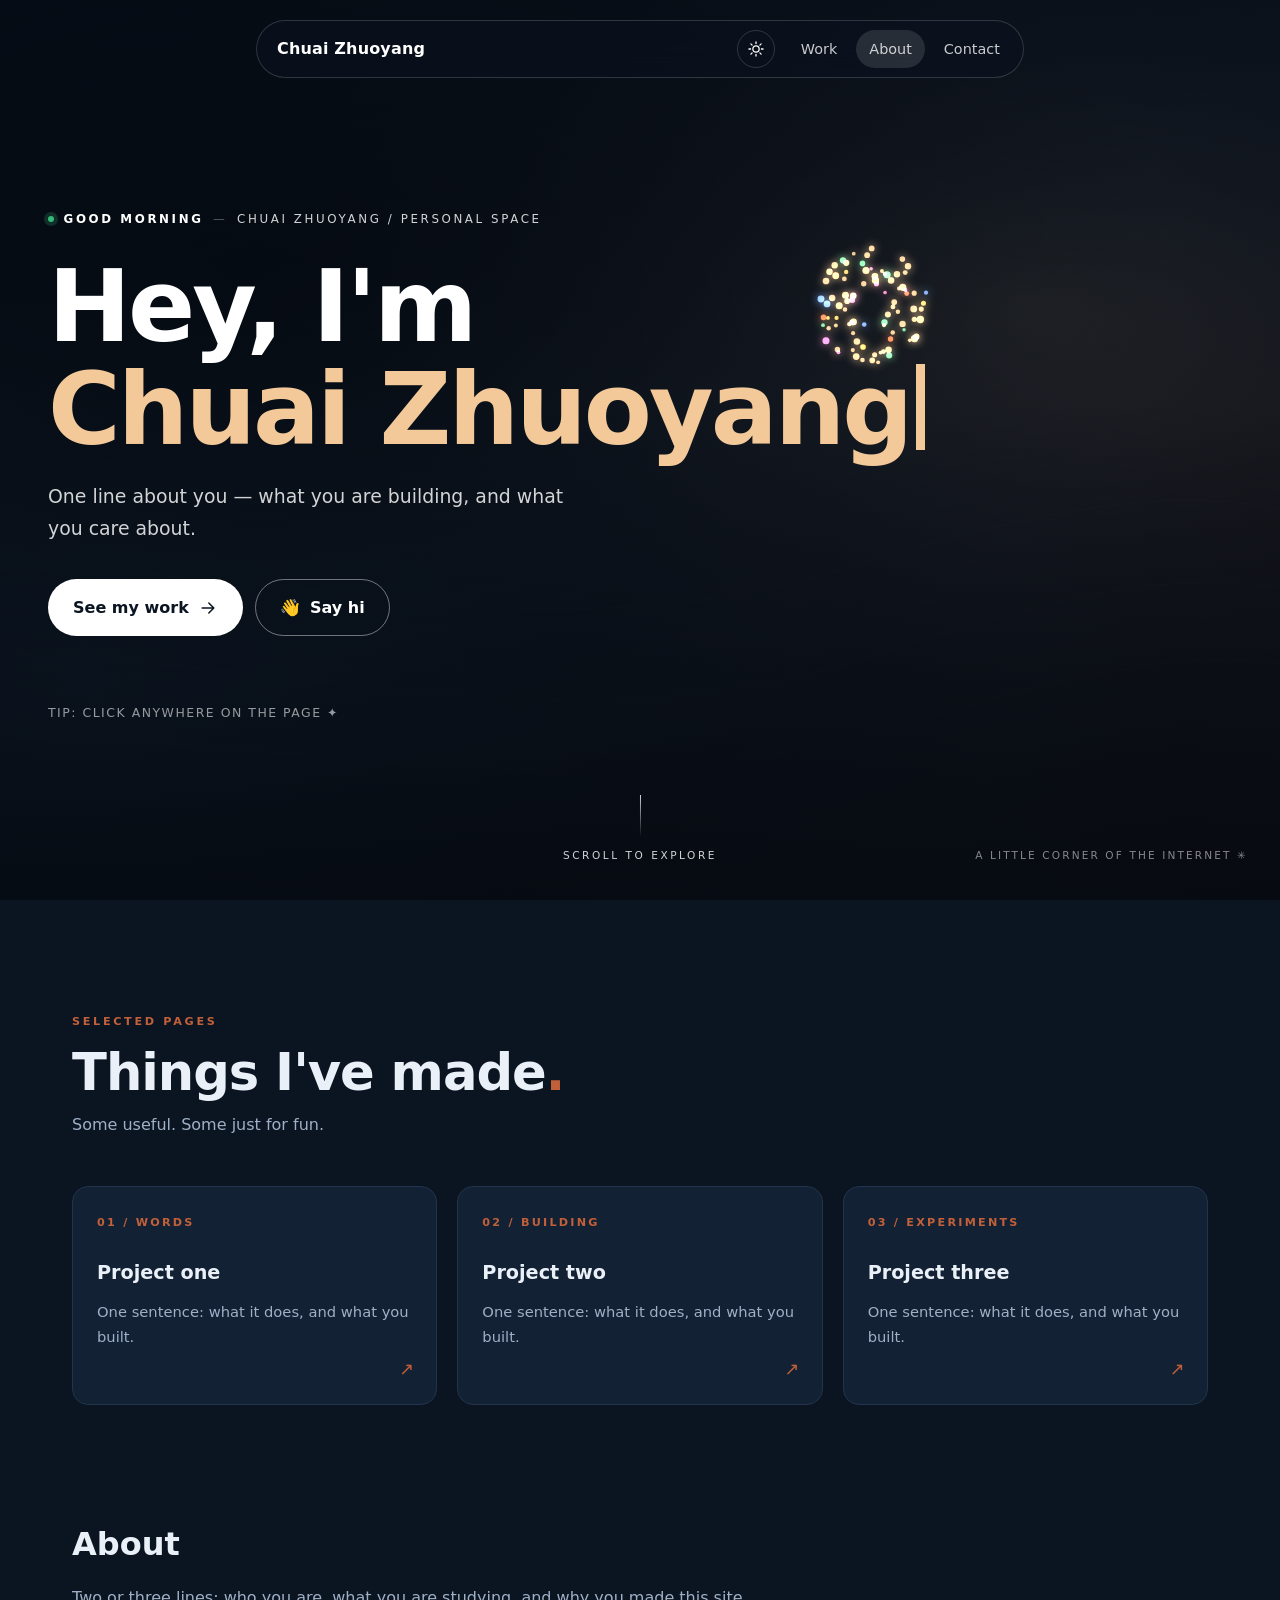
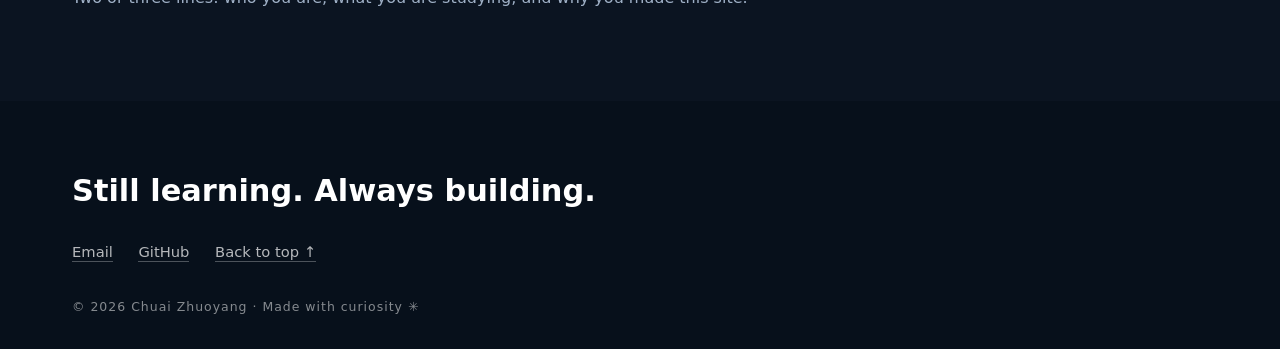
==== index.html @ 0a478092 "init: hero page with typewriter greeting, fireworks canvas, day/night theme" ====
<!DOCTYPE html>
<html lang="en" data-theme="dark">
<head>
  <meta charset="UTF-8">
  <meta name="viewport" content="width=device-width, initial-scale=1.0">
  <meta name="theme-color" content="#0b1421">
  <meta name="description" content="A personal corner of the internet — projects, experiments, and things made for fun.">
  <title>Chuai Zhuoyang — Building Things for the Web</title>
  <link rel="icon" href="assets/favicon.svg" type="image/svg+xml">
  <link rel="stylesheet" href="css/style.css">
  <script src="js/main.js" defer></script>
</head>
<body>

  <!-- Click anywhere: a rocket goes up and bursts. Decorative only. -->
  <canvas id="fx" class="fx" aria-hidden="true"></canvas>

  <!-- Keyboard users: first Tab skips the nav -->
  <a class="skip-link" href="#work">Skip to content</a>

  <!-- Floating pill navigation -->
  <header class="nav">
    <a class="nav__brand" href="#top">Chuai Zhuoyang</a>

    <div class="nav__right">
      <button type="button" class="theme-toggle" id="themeToggle"
              aria-pressed="false" aria-label="Switch to light mode">
        <svg class="theme-toggle__sun" viewBox="0 0 24 24" aria-hidden="true" width="18" height="18" fill="none">
          <circle cx="12" cy="12" r="4.2" stroke="currentColor" stroke-width="1.7"/>
          <path d="M12 2.6v2.2M12 19.2v2.2M2.6 12h2.2M19.2 12h2.2M5.2 5.2l1.6 1.6M17.2 17.2l1.6 1.6M18.8 5.2l-1.6 1.6M6.8 17.2l-1.6 1.6"
                stroke="currentColor" stroke-width="1.7" stroke-linecap="round"/>
        </svg>
        <svg class="theme-toggle__moon" viewBox="0 0 24 24" aria-hidden="true" width="18" height="18" fill="none">
          <path d="M20 14.2A8.2 8.2 0 0 1 9.8 4a8.4 8.4 0 1 0 10.2 10.2Z"
                stroke="currentColor" stroke-width="1.7" stroke-linejoin="round"/>
        </svg>
      </button>

      <button type="button" class="nav__toggle" id="navToggle"
              aria-expanded="false" aria-controls="navMenu" aria-label="Open menu">
        <span></span><span></span><span></span>
      </button>
    </div>

    <nav class="nav__links" id="navMenu" aria-label="Main navigation">
      <a href="#work">Work</a>
      <a href="#about">About</a>
      <a href="#contact">Contact</a>
    </nav>
  </header>

  <main id="main-content">

    <!-- ============ HERO ============ -->
    <section class="hero" id="top" aria-labelledby="heroTitle">

      <div class="hero__inner">

        <p class="hero__greeting">
          <span class="hero__dot" aria-hidden="true"></span>
          <span id="greetWord">Hello</span>
          <span class="hero__dash" aria-hidden="true">—</span>
          <span class="hero__eyebrow-text">CHUAI ZHUOYANG / PERSONAL SPACE</span>
        </p>

        <h1 id="heroTitle" class="hero__title" aria-label="Hey, I'm Chuai Zhuoyang">
          <span aria-hidden="true">Hey, I'm</span><br>
          <span class="hero__name" aria-hidden="true"><span id="typedName"></span><span class="caret" id="caret"></span></span>
        </h1>

        <p class="hero__desc">One line about you — what you are building, and what you care about.</p>

        <div class="hero__actions">
          <a class="btn btn--primary" href="#work">
            See my work
            <svg aria-hidden="true" viewBox="0 0 24 24" width="20" height="20" fill="none">
              <path d="M5 12h14m-6-6 6 6-6 6" stroke="currentColor" stroke-width="1.8"
                    stroke-linecap="round" stroke-linejoin="round"/>
            </svg>
          </a>

          <button type="button" class="btn btn--ghost" id="waveBtn">
            <span class="wave-hand" id="waveHand" aria-hidden="true">👋</span>
            Say hi
          </button>
        </div>

        <p class="hero__reply" id="waveMsg" role="status" aria-live="polite"></p>

        <p class="hero__tip" id="fxTip">Tip: click anywhere on the page ✦</p>
      </div>

      <a class="hero__scroll" href="#work" aria-label="Scroll to projects">
        <span class="hero__scroll-line" aria-hidden="true"></span>
        <span>SCROLL TO EXPLORE</span>
      </a>

      <p class="hero__corner">A LITTLE CORNER OF THE INTERNET <span aria-hidden="true">✳</span></p>
    </section>

    <!-- ============ WORK ============ -->
    <section class="work" id="work" aria-labelledby="workTitle">
      <header class="section-head">
        <p class="section-head__eyebrow">Selected pages</p>
        <h2 id="workTitle" class="section-head__title">Things I've made<span aria-hidden="true">.</span></h2>
        <p class="section-head__desc">Some useful. Some just for fun.</p>
      </header>

      <ul class="cards">
        <li class="card">
          <a class="card__link" href="#">
            <p class="card__no">01 <span aria-hidden="true">/</span> Words</p>
            <h3 class="card__title">Project one</h3>
            <p class="card__desc">One sentence: what it does, and what you built.</p>
            <span class="card__arrow" aria-hidden="true">↗</span>
          </a>
        </li>
        <li class="card">
          <a class="card__link" href="#">
            <p class="card__no">02 <span aria-hidden="true">/</span> Building</p>
            <h3 class="card__title">Project two</h3>
            <p class="card__desc">One sentence: what it does, and what you built.</p>
            <span class="card__arrow" aria-hidden="true">↗</span>
          </a>
        </li>
        <li class="card">
          <a class="card__link" href="#">
            <p class="card__no">03 <span aria-hidden="true">/</span> Experiments</p>
            <h3 class="card__title">Project three</h3>
            <p class="card__desc">One sentence: what it does, and what you built.</p>
            <span class="card__arrow" aria-hidden="true">↗</span>
          </a>
        </li>
      </ul>
    </section>

    <!-- ============ ABOUT ============ -->
    <section class="about" id="about" aria-labelledby="aboutTitle">
      <h2 id="aboutTitle">About</h2>
      <p>Two or three lines: who you are, what you are studying, and why you made this site.</p>
    </section>

  </main>

  <!-- ============ FOOTER ============ -->
  <footer class="footer" id="contact">
    <div class="footer__inner">
      <p class="footer__line">Still learning. Always building.</p>
      <ul class="footer__links">
        <li><a href="mailto:X20250028@stu.hibiuh.edu.cn">Email</a></li>
        <li><a href="https://github.com/bazaozhuo" rel="noopener">GitHub</a></li>
        <li><a href="#top">Back to top ↑</a></li>
      </ul>
      <p class="footer__meta">© <span id="year">2026</span> Chuai Zhuoyang · Made with curiosity <span aria-hidden="true">✳</span></p>
    </div>
  </footer>

</body>
</html>
---- css/style.css ----
/* ===========================================================
   Second site · styles
   -----------------------------------------------------------
   Light / dark are handled with CSS variables on <html data-theme>.
   Everything else (hero, cards, footer) reads those variables,
   so switching theme needs no extra CSS rules per component.

   To change the wallpaper: edit --hero-image below.
   =========================================================== */

:root {
  --accent: #c2603a;
  --radius: 16px;
  --max: 74rem;
  --font: system-ui, -apple-system, "Segoe UI", "Microsoft YaHei", "PingFang SC", sans-serif;

  /* ★ wallpaper: put your image in assets/ and change this one line */
  --hero-image: url("../assets/wallpaper.svg");
}

/* ---------------- NIGHT (default) ---------------- */
html[data-theme="dark"] {
  --ink: #eaf0f8;
  --ink-soft: #9fb0c6;
  --paper: #0b1421;
  --card: #132134;
  --line: #22334d;

  --hero-text: #ffffff;
  --hero-sub: rgba(255, 255, 255, 0.82);
  --hero-name: #f3c99a;
  --hero-wash: linear-gradient(180deg, rgba(4, 9, 16, 0.68) 0%, rgba(4, 9, 16, 0.46) 45%, rgba(4, 9, 16, 0.9) 100%);
  --hero-vignette: radial-gradient(120% 90% at 20% 30%, rgba(0, 0, 0, 0.55), transparent 60%);

  --nav-bg: rgba(10, 18, 31, 0.6);
  --nav-border: rgba(255, 255, 255, 0.16);
  --nav-fg: #ffffff;
  --nav-fg-dim: rgba(255, 255, 255, 0.78);

  --btn-primary-bg: #ffffff;
  --btn-primary-fg: #0b1421;
  --btn-ghost-border: rgba(255, 255, 255, 0.42);
  --btn-ghost-fg: #ffffff;
  --btn-ghost-hover: rgba(255, 255, 255, 0.12);

  --footer-bg: #07101b;
  --footer-fg: rgba(255, 255, 255, 0.7);
  --footer-strong: #ffffff;
  --footer-line: rgba(255, 255, 255, 0.28);

  --card-shadow: 0 18px 40px -22px rgba(0, 0, 0, 0.8);
}

/* ---------------- DAY ---------------- */
html[data-theme="light"] {
  --ink: #14233a;
  --ink-soft: #55657c;
  --paper: #f4f7fb;
  --card: #ffffff;
  --line: #dfe6ef;

  --hero-text: #0c1727;
  --hero-sub: rgba(12, 23, 39, 0.8);
  --hero-name: #a8451f;
  --hero-wash: linear-gradient(180deg, rgba(238, 244, 251, 0.55) 0%, rgba(238, 244, 251, 0.34) 45%, rgba(244, 247, 251, 0.92) 100%);
  --hero-vignette: radial-gradient(120% 90% at 20% 30%, rgba(255, 255, 255, 0.35), transparent 65%);

  --nav-bg: rgba(255, 255, 255, 0.78);
  --nav-border: rgba(20, 35, 58, 0.12);
  --nav-fg: #14233a;
  --nav-fg-dim: rgba(20, 35, 58, 0.72);

  --btn-primary-bg: #14233a;
  --btn-primary-fg: #ffffff;
  --btn-ghost-border: rgba(20, 35, 58, 0.28);
  --btn-ghost-fg: #14233a;
  --btn-ghost-hover: rgba(20, 35, 58, 0.08);

  --footer-bg: #e9eef6;
  --footer-fg: #46586f;
  --footer-strong: #14233a;
  --footer-line: rgba(20, 35, 58, 0.22);

  --card-shadow: 0 18px 40px -26px rgba(20, 35, 58, 0.45);
}

* { box-sizing: border-box; }

html { scroll-behavior: smooth; }

body {
  margin: 0;
  background: var(--paper);
  color: var(--ink);
  font-family: var(--font);
  font-size: 1rem;
  line-height: 1.7;
  overflow-x: hidden;
  transition: background 0.3s, color 0.3s;
}

img, svg { max-width: 100%; }
a { color: inherit; }

:focus-visible {
  outline: 3px solid var(--accent);
  outline-offset: 3px;
  border-radius: 4px;
}

.skip-link {
  position: fixed;
  top: -100px;
  left: 1rem;
  z-index: 100;
  background: var(--card);
  color: var(--ink);
  padding: 0.75rem 1.25rem;
  border-radius: 10px;
  font-weight: 600;
  text-decoration: none;
  transition: top 0.2s;
}
.skip-link:focus { top: 1rem; }

/* ===========================================================
   Fireworks canvas: fixed, behind content, never catches clicks
   =========================================================== */
.fx {
  position: fixed;
  inset: 0;
  width: 100%;
  height: 100%;
  z-index: 2;          /* 在内容之上：烟花要看得见；但 pointer-events:none 所以点得到下面的按钮 */
  pointer-events: none;
}

header, main, footer { position: relative; z-index: 1; }

/* ===========================================================
   Navigation
   =========================================================== */
.nav {
  position: fixed;
  top: 1.25rem;
  left: 50%;
  transform: translateX(-50%);
  z-index: 50;
  display: flex;
  align-items: center;
  gap: 0.75rem;
  width: min(calc(100% - 2rem), 48rem);
  padding: 0.55rem 0.6rem 0.55rem 1.25rem;
  border-radius: 999px;
  background: var(--nav-bg);
  border: 1px solid var(--nav-border);
  backdrop-filter: blur(18px);
  -webkit-backdrop-filter: blur(18px);
  color: var(--nav-fg);
  transition: background 0.3s, border-color 0.3s, color 0.3s;
}

.nav__brand {
  font-weight: 700;
  letter-spacing: 0.01em;
  text-decoration: none;
  color: var(--nav-fg);
  margin-right: auto;
  white-space: nowrap;
}

.nav__right { display: flex; align-items: center; gap: 0.4rem; }

.nav__links { display: flex; gap: 0.3rem; }

.nav__links a {
  padding: 0.4rem 0.85rem;
  border-radius: 999px;
  font-size: 0.9rem;
  text-decoration: none;
  color: var(--nav-fg-dim);
}
.nav__links a:hover { background: var(--btn-ghost-hover); color: var(--nav-fg); }

/* theme switch */
.theme-toggle {
  display: grid;
  place-items: center;
  width: 2.4rem;
  height: 2.4rem;
  border-radius: 999px;
  background: transparent;
  border: 1px solid var(--nav-border);
  color: var(--nav-fg);
  cursor: pointer;
  transition: background 0.2s, color 0.2s;
}
.theme-toggle:hover { background: var(--btn-ghost-hover); }
/* show the icon of the mode you would switch TO */
html[data-theme="dark"] .theme-toggle__moon { display: none; }
html[data-theme="light"] .theme-toggle__sun { display: none; }

.nav__toggle {
  display: none;
  flex-direction: column;
  gap: 4px;
  width: 2.4rem;
  height: 2.4rem;
  align-items: center;
  justify-content: center;
  background: transparent;
  border: 1px solid var(--nav-border);
  border-radius: 999px;
  cursor: pointer;
  color: var(--nav-fg);
}
.nav__toggle span {
  display: block;
  width: 16px;
  height: 1.6px;
  background: currentColor;
  transition: transform 0.2s, opacity 0.2s;
}

@media (max-width: 700px) {
  .nav__toggle { display: flex; }
  .nav__links {
    position: absolute;
    top: calc(100% + 0.6rem);
    right: 0;
    left: 0;
    flex-direction: column;
    gap: 0.15rem;
    padding: 0.6rem;
    border-radius: 18px;
    background: var(--nav-bg);
    border: 1px solid var(--nav-border);
    backdrop-filter: blur(18px);
    -webkit-backdrop-filter: blur(18px);
    display: none;
  }
  .nav__links.is-open { display: flex; }
  .nav__links a { padding: 0.65rem 0.8rem; }
}

/* ===========================================================
   Hero
   =========================================================== */
.hero {
  position: relative;
  min-height: 100svh;
  display: flex;
  flex-direction: column;
  justify-content: center;
  padding: 8rem 1.5rem 6rem;
  color: var(--hero-text);
  overflow: hidden;
  transition: color 0.3s;
}

.hero::before {
  content: "";
  position: absolute;
  inset: 0;
  z-index: -2;
  background: var(--hero-image) center 45% / cover no-repeat;
  transform: scale(1.02);
  filter: saturate(0.9);
}
html[data-theme="light"] .hero::before {
  filter: saturate(0.6) brightness(1.55) contrast(0.9);
}

/* two layers of wash so the headline stays readable in both themes */
.hero::after {
  content: "";
  position: absolute;
  inset: 0;
  z-index: -1;
  background: var(--hero-wash), var(--hero-vignette);
  transition: background 0.3s;
}

.hero__inner {
  width: 100%;
  max-width: var(--max);
  margin: 0 auto;
}

.hero__greeting {
  display: flex;
  align-items: center;
  flex-wrap: wrap;
  gap: 0.6rem;
  margin: 0 0 1.6rem;
  font-size: 0.74rem;
  letter-spacing: 0.22em;
  text-transform: uppercase;
  color: var(--hero-sub);
}
.hero__dot {
  width: 6px;
  height: 6px;
  border-radius: 50%;
  background: #35b878;
  box-shadow: 0 0 0 4px rgba(53, 184, 120, 0.2);
  animation: pulse 2.4s ease-in-out infinite;
}
@keyframes pulse {
  0%, 100% { box-shadow: 0 0 0 3px rgba(53, 184, 120, 0.18); }
  50%      { box-shadow: 0 0 0 7px rgba(53, 184, 120, 0.06); }
}
#greetWord { color: var(--hero-text); font-weight: 700; }
.hero__dash { opacity: 0.4; }

.hero__title {
  margin: 0 0 1.2rem;
  font-size: clamp(2.6rem, 9vw, 6.2rem);
  line-height: 1.04;
  letter-spacing: -0.03em;
  font-weight: 800;
}
.hero__title .hero__name { color: var(--hero-name); }

.caret {
  display: inline-block;
  width: 0.09em;
  height: 0.86em;
  margin-left: 0.06em;
  background: var(--hero-name);
  vertical-align: -0.06em;
  animation: blink 1s step-end infinite;
}
.caret.is-done { animation: none; opacity: 0; transition: opacity 0.4s 0.6s; }
@keyframes blink { 50% { opacity: 0; } }

.hero__desc {
  margin: 0 0 2.2rem;
  max-width: 34rem;
  font-size: clamp(1rem, 1.6vw, 1.18rem);
  color: var(--hero-sub);
}

.hero__actions { display: flex; flex-wrap: wrap; gap: 0.75rem; align-items: center; }

.btn {
  display: inline-flex;
  align-items: center;
  gap: 0.6rem;
  padding: 0.85rem 1.5rem;
  border-radius: 999px;
  border: 1px solid transparent;
  font: inherit;
  font-weight: 600;
  text-decoration: none;
  cursor: pointer;
  transition: transform 0.15s, background 0.2s, color 0.2s, border-color 0.2s;
}
.btn--primary { background: var(--btn-primary-bg); color: var(--btn-primary-fg); }
.btn--primary:hover { transform: translateY(-2px); }
.btn--ghost {
  background: transparent;
  color: var(--btn-ghost-fg);
  border-color: var(--btn-ghost-border);
}
.btn--ghost:hover { background: var(--btn-ghost-hover); border-color: var(--btn-ghost-fg); }

.wave-hand { display: inline-block; transform-origin: 70% 70%; }
.wave-hand.is-waving { animation: wave 0.9s ease-in-out 2; }
@keyframes wave {
  0%, 100% { transform: rotate(0deg); }
  25%      { transform: rotate(18deg); }
  75%      { transform: rotate(-12deg); }
}

.hero__reply {
  margin: 1.1rem 0 0;
  min-height: 1.5em;
  font-size: 0.95rem;
  color: var(--hero-name);
  opacity: 0;
  transform: translateY(4px);
  transition: opacity 0.3s, transform 0.3s;
}
.hero__reply.is-on { opacity: 1; transform: none; }

.hero__tip {
  margin: 1.6rem 0 0;
  font-size: 0.78rem;
  letter-spacing: 0.12em;
  text-transform: uppercase;
  color: var(--hero-sub);
  opacity: 0.7;
  transition: opacity 0.5s;
}
.hero__tip.is-hidden { opacity: 0; }

.hero__scroll {
  position: absolute;
  left: 50%;
  bottom: 2.2rem;
  transform: translateX(-50%);
  display: flex;
  flex-direction: column;
  align-items: center;
  gap: 0.6rem;
  font-size: 0.66rem;
  letter-spacing: 0.24em;
  text-transform: uppercase;
  color: var(--hero-sub);
  text-decoration: none;
}
.hero__scroll-line {
  width: 1px;
  height: 42px;
  background: linear-gradient(180deg, currentColor, transparent);
  animation: scrollHint 2.2s ease-in-out infinite;
}
@keyframes scrollHint {
  0%, 100% { transform: scaleY(0.45); opacity: 0.5; }
  50%      { transform: scaleY(1);    opacity: 1; }
}

.hero__corner {
  position: absolute;
  right: 2rem;
  bottom: 2.2rem;
  margin: 0;
  font-size: 0.66rem;
  letter-spacing: 0.2em;
  text-transform: uppercase;
  color: var(--hero-sub);
  opacity: 0.62;
}

/* ===========================================================
   Work
   =========================================================== */
.work {
  max-width: var(--max);
  margin: 0 auto;
  padding: clamp(3.5rem, 9vw, 7rem) 1.5rem;
  transition: color 0.3s;
}

.section-head__eyebrow {
  margin: 0 0 0.8rem;
  font-size: 0.7rem;
  letter-spacing: 0.24em;
  text-transform: uppercase;
  color: var(--accent);
  font-weight: 700;
}
.section-head__title {
  margin: 0 0 0.6rem;
  font-size: clamp(1.9rem, 4.5vw, 3.2rem);
  line-height: 1.12;
  font-weight: 800;
  letter-spacing: -0.02em;
}
.section-head__title span { color: var(--accent); }
.section-head__desc { margin: 0 0 3rem; color: var(--ink-soft); max-width: 36rem; }

.cards {
  list-style: none;
  margin: 0;
  padding: 0;
  display: grid;
  gap: 1.25rem;
  grid-template-columns: 1fr;
}
@media (min-width: 780px) {
  .cards { grid-template-columns: repeat(3, 1fr); }
}
.card { margin: 0; }

.card__link {
  position: relative;
  display: flex;
  flex-direction: column;
  height: 100%;
  padding: 1.6rem 1.5rem 3.4rem;
  background: var(--card);
  border: 1px solid var(--line);
  border-radius: var(--radius);
  text-decoration: none;
  transition: transform 0.2s, box-shadow 0.25s, border-color 0.2s, background 0.3s;
}
.card__link:hover {
  transform: translateY(-4px);
  border-color: var(--accent);
  box-shadow: var(--card-shadow);
}

.card__no {
  margin: 0 0 1.6rem;
  font-size: 0.7rem;
  letter-spacing: 0.2em;
  text-transform: uppercase;
  color: var(--accent);
  font-weight: 700;
}
.card__title { margin: 0 0 0.6rem; font-size: 1.2rem; font-weight: 700; }
.card__desc { margin: 0; font-size: 0.92rem; color: var(--ink-soft); }
.card__arrow {
  position: absolute;
  right: 1.4rem;
  bottom: 1.2rem;
  font-size: 1.1rem;
  color: var(--accent);
  transition: transform 0.2s;
}
.card__link:hover .card__arrow { transform: translate(3px, -3px); }

/* ===========================================================
   About
   =========================================================== */
.about {
  max-width: var(--max);
  margin: 0 auto;
  padding: 0 1.5rem clamp(3rem, 7vw, 6rem);
}
.about > * { max-width: 46rem; }
.about h2 {
  font-size: clamp(1.5rem, 3vw, 2rem);
  font-weight: 800;
  margin: 0 0 0.8rem;
}
.about p { margin: 0; color: var(--ink-soft); }

/* ===========================================================
   Footer
   =========================================================== */
.footer { background: var(--footer-bg); color: var(--footer-fg); transition: background 0.3s, color 0.3s; }
.footer__inner {
  max-width: var(--max);
  margin: 0 auto;
  padding: clamp(2.5rem, 6vw, 4rem) 1.5rem 2rem;
}
.footer__line {
  margin: 0 0 1.4rem;
  font-size: clamp(1.3rem, 3vw, 1.9rem);
  color: var(--footer-strong);
  font-weight: 800;
}
.footer__links {
  list-style: none;
  display: flex;
  flex-wrap: wrap;
  gap: 0.6rem 1.6rem;
  margin: 0 0 2rem;
  padding: 0;
  font-size: 0.92rem;
}
.footer__links a {
  text-decoration: none;
  border-bottom: 1px solid var(--footer-line);
  padding-bottom: 1px;
}
.footer__links a:hover { color: var(--footer-strong); border-color: var(--footer-strong); }
.footer__meta { margin: 0; font-size: 0.78rem; letter-spacing: 0.08em; opacity: 0.72; }

/* ===========================================================
   Reduced motion: kill the animations, keep the states
   =========================================================== */
@media (prefers-reduced-motion: reduce) {
  html { scroll-behavior: auto; }
  .hero__scroll-line,
  .hero__dot,
  .caret,
  .wave-hand.is-waving { animation: none; }
  * { transition: none !important; }
}
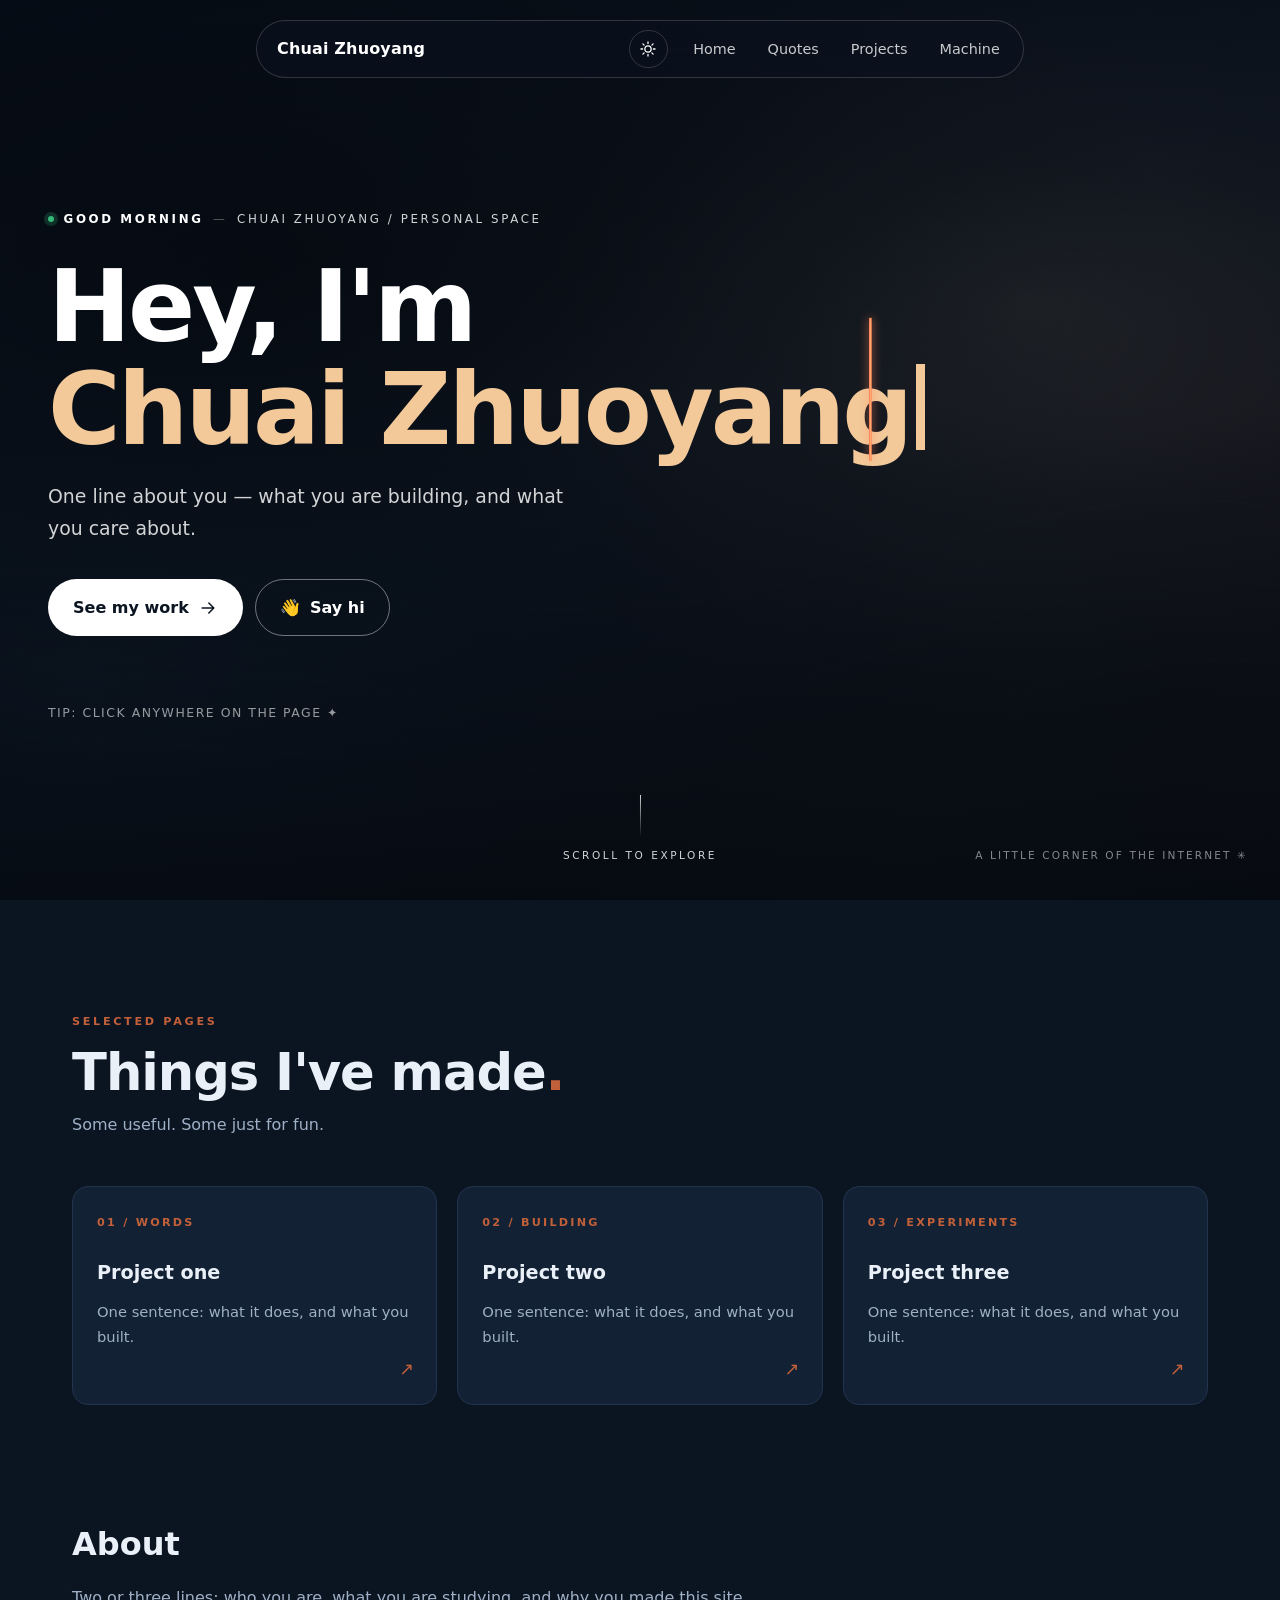
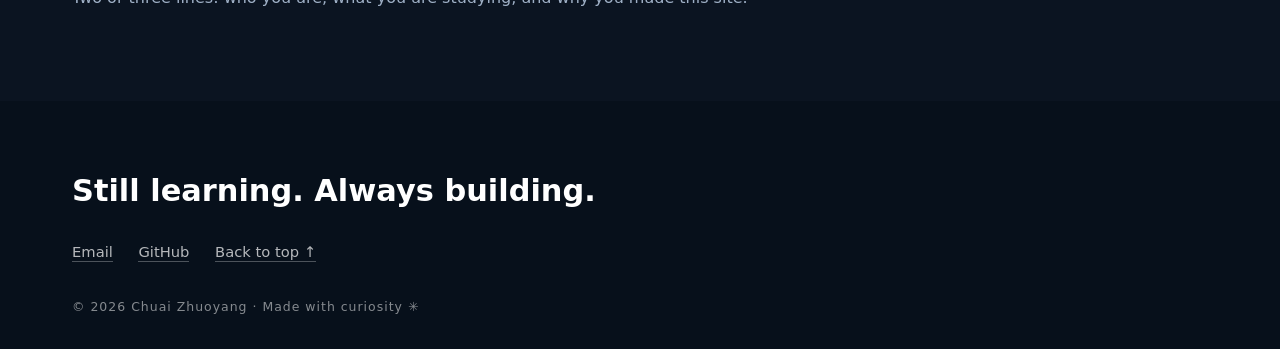
==== commit e4dde4e0: "feat: DRY navigation via js/nav.js + placeholder pages - nav markup and behaviour now live only in j" ====
--- a/index.html
+++ b/index.html
@@ -8,6 +8,7 @@
   <title>Chuai Zhuoyang — Building Things for the Web</title>
   <link rel="icon" href="assets/favicon.svg" type="image/svg+xml">
   <link rel="stylesheet" href="css/style.css">
+  <script src="js/nav.js" defer></script>
   <script src="js/main.js" defer></script>
 </head>
 <body>
@@ -19,35 +20,8 @@
   <a class="skip-link" href="#work">Skip to content</a>
 
   <!-- Floating pill navigation -->
-  <header class="nav">
-    <a class="nav__brand" href="#top">Chuai Zhuoyang</a>
-
-    <div class="nav__right">
-      <button type="button" class="theme-toggle" id="themeToggle"
-              aria-pressed="false" aria-label="Switch to light mode">
-        <svg class="theme-toggle__sun" viewBox="0 0 24 24" aria-hidden="true" width="18" height="18" fill="none">
-          <circle cx="12" cy="12" r="4.2" stroke="currentColor" stroke-width="1.7"/>
-          <path d="M12 2.6v2.2M12 19.2v2.2M2.6 12h2.2M19.2 12h2.2M5.2 5.2l1.6 1.6M17.2 17.2l1.6 1.6M18.8 5.2l-1.6 1.6M6.8 17.2l-1.6 1.6"
-                stroke="currentColor" stroke-width="1.7" stroke-linecap="round"/>
-        </svg>
-        <svg class="theme-toggle__moon" viewBox="0 0 24 24" aria-hidden="true" width="18" height="18" fill="none">
-          <path d="M20 14.2A8.2 8.2 0 0 1 9.8 4a8.4 8.4 0 1 0 10.2 10.2Z"
-                stroke="currentColor" stroke-width="1.7" stroke-linejoin="round"/>
-        </svg>
-      </button>
-
-      <button type="button" class="nav__toggle" id="navToggle"
-              aria-expanded="false" aria-controls="navMenu" aria-label="Open menu">
-        <span></span><span></span><span></span>
-      </button>
-    </div>
-
-    <nav class="nav__links" id="navMenu" aria-label="Main navigation">
-      <a href="#work">Work</a>
-      <a href="#about">About</a>
-      <a href="#contact">Contact</a>
-    </nav>
-  </header>
+  <!-- DRY nav: 内容和交互都在 js/nav.js 里，四个页面只留这一行 -->
+  <header class="nav" id="siteNav"></header>
 
   <main id="main-content">
 
--- a/css/style.css
+++ b/css/style.css
@@ -571,3 +571,41 @@
   .wave-hand.is-waving { animation: none; }
   * { transition: none !important; }
 }
+
+/* ===========================================================
+   Inner pages (Quotes / Projects / Machine)
+   =========================================================== */
+.page {
+  max-width: var(--max);
+  margin: 0 auto;
+  padding: clamp(7rem, 14vw, 10rem) 1.5rem clamp(4rem, 9vw, 7rem);
+}
+.page__eyebrow {
+  margin: 0 0 0.8rem;
+  font-size: 0.7rem;
+  letter-spacing: 0.24em;
+  text-transform: uppercase;
+  color: var(--accent);
+  font-weight: 700;
+}
+.page h1 {
+  margin: 0 0 1rem;
+  font-size: clamp(2.1rem, 6vw, 3.6rem);
+  line-height: 1.08;
+  letter-spacing: -0.03em;
+  font-weight: 800;
+}
+.page__lead {
+  margin: 0 0 2.5rem;
+  max-width: 44rem;
+  font-size: clamp(1rem, 1.6vw, 1.15rem);
+  color: var(--ink-soft);
+}
+.todo {
+  max-width: 40rem;
+  padding: 1.1rem 1.3rem;
+  border: 1px dashed var(--line);
+  border-radius: var(--radius);
+  color: var(--ink-soft);
+  font-size: 0.9rem;
+}
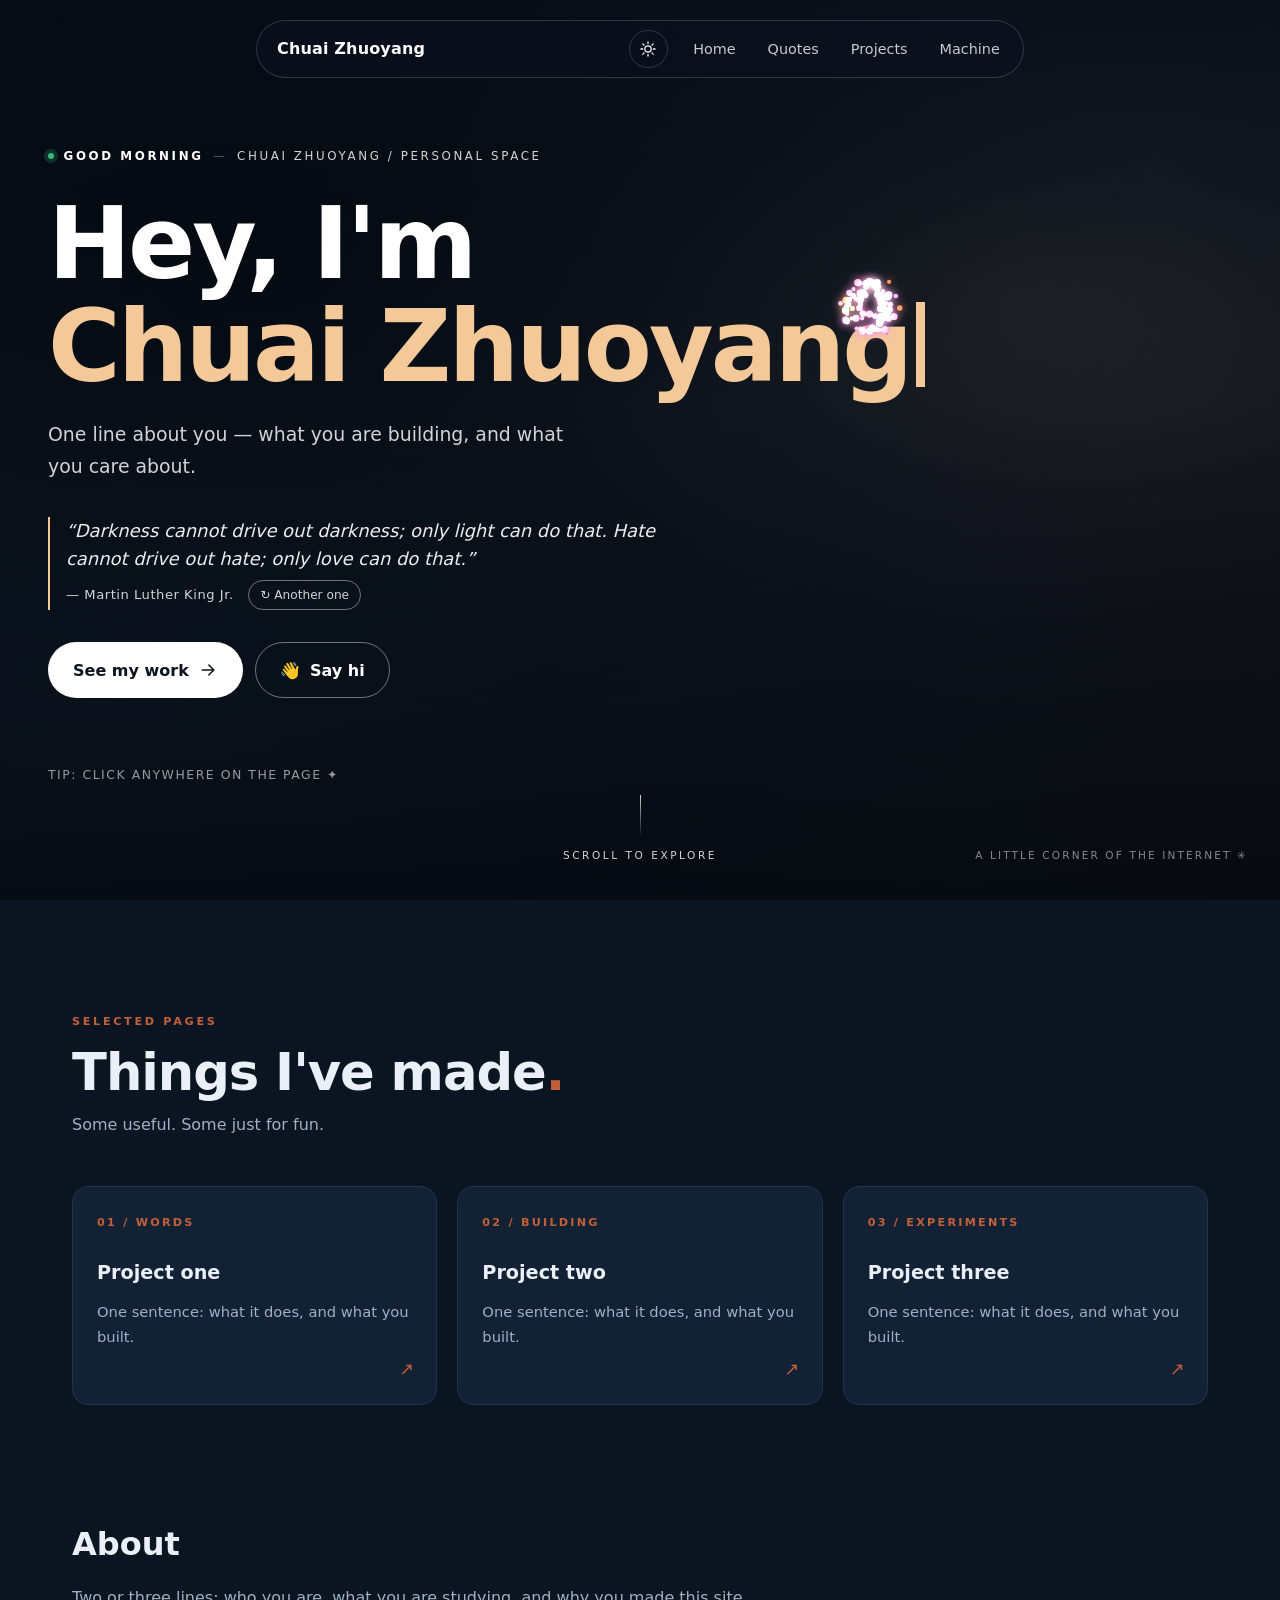
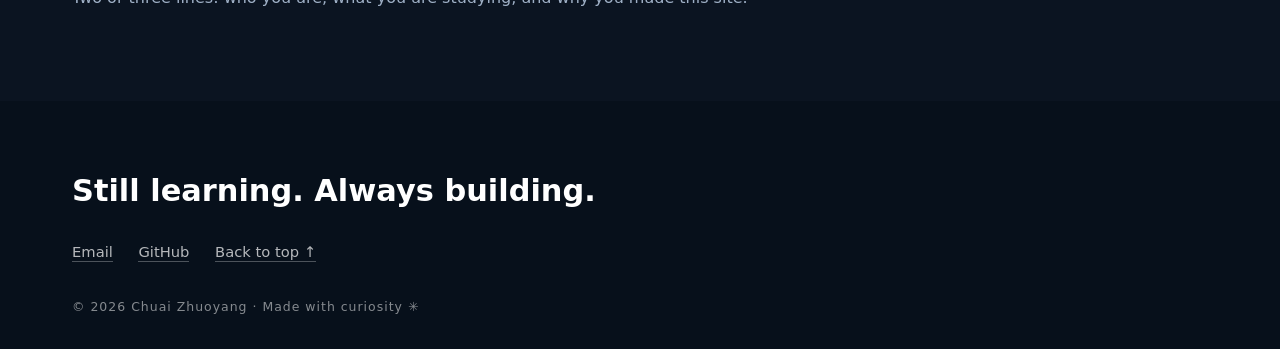
==== commit daca7271: "feat: quotes page with 15 quotes + random quote in hero - js/quotes-data.js is the single source: th" ====
--- a/index.html
+++ b/index.html
@@ -9,6 +9,8 @@
   <link rel="icon" href="assets/favicon.svg" type="image/svg+xml">
   <link rel="stylesheet" href="css/style.css">
   <script src="js/nav.js" defer></script>
+  <script src="js/quotes-data.js" defer></script>
+  <script src="js/quotes.js" defer></script>
   <script src="js/main.js" defer></script>
 </head>
 <body>
@@ -43,6 +45,16 @@
         </h1>
 
         <p class="hero__desc">One line about you — what you are building, and what you care about.</p>
+
+        <figure class="hero__quote" id="heroQuote">
+          <blockquote class="hero__quote-text" id="heroQuoteText"></blockquote>
+          <figcaption class="hero__quote-meta">
+            <span id="heroQuoteAuthor"></span>
+            <button type="button" class="hero__quote-next" id="heroQuoteNext">
+              <span aria-hidden="true">↻</span> Another one
+            </button>
+          </figcaption>
+        </figure>
 
         <div class="hero__actions">
           <a class="btn btn--primary" href="#work">
--- a/css/style.css
+++ b/css/style.css
@@ -609,3 +609,158 @@
   color: var(--ink-soft);
   font-size: 0.9rem;
 }
+
+/* ===========================================================
+   Hero quote (home page)
+   =========================================================== */
+.hero__quote {
+  margin: 0 0 2rem;
+  max-width: 38rem;
+  padding-left: 1rem;
+  border-left: 2px solid var(--hero-name);
+  transition: opacity 0.3s, background 0.4s;
+}
+.hero__quote-text {
+  margin: 0;
+  font-size: clamp(0.98rem, 1.5vw, 1.12rem);
+  line-height: 1.55;
+  color: var(--hero-text);
+  opacity: 0.92;
+  font-style: italic;
+}
+.hero__quote-meta {
+  margin: 0.5rem 0 0;
+  display: flex;
+  flex-wrap: wrap;
+  align-items: center;
+  gap: 0.9rem;
+  font-size: 0.82rem;
+  letter-spacing: 0.04em;
+  color: var(--hero-sub);
+}
+.hero__quote-next {
+  background: transparent;
+  border: 1px solid var(--btn-ghost-border);
+  border-radius: 999px;
+  padding: 0.22rem 0.7rem;
+  font: inherit;
+  font-size: 0.76rem;
+  color: var(--hero-sub);
+  cursor: pointer;
+  transition: background 0.2s, color 0.2s, border-color 0.2s;
+}
+.hero__quote-next:hover {
+  background: var(--btn-ghost-hover);
+  color: var(--hero-text);
+  border-color: var(--hero-text);
+}
+.hero__quote.is-flash { animation: quoteFlash 0.7s ease-out; }
+@keyframes quoteFlash {
+  0%   { opacity: 0.25; transform: translateX(-4px); }
+  100% { opacity: 1;    transform: none; }
+}
+
+/* ===========================================================
+   Quotes page
+   =========================================================== */
+.quote-count {
+  margin: 0 0 1.6rem;
+  font-size: 0.72rem;
+  letter-spacing: 0.22em;
+  text-transform: uppercase;
+  color: var(--ink-soft);
+}
+
+.quote-grid {
+  list-style: none;
+  margin: 0;
+  padding: 0;
+  display: grid;
+  gap: 1.1rem;
+  grid-template-columns: 1fr;
+}
+@media (min-width: 720px)  { .quote-grid { grid-template-columns: repeat(2, 1fr); } }
+@media (min-width: 1100px) { .quote-grid { grid-template-columns: repeat(3, 1fr); } }
+
+.quote-card {
+  margin: 0;
+  break-inside: avoid;
+}
+.quote-card figure {
+  display: flex;
+  flex-direction: column;
+  height: 100%;
+  margin: 0;
+  padding: 1.35rem 1.4rem 1.15rem;
+  background: var(--card);
+  border: 1px solid var(--line);
+  border-radius: var(--radius);
+  transition: border-color 0.2s, box-shadow 0.25s, transform 0.2s, background 0.3s;
+}
+.quote-card figure:hover {
+  border-color: var(--accent);
+  transform: translateY(-3px);
+  box-shadow: var(--card-shadow);
+}
+
+.quote-card__tag {
+  margin: 0 0 0.9rem;
+  font-size: 0.64rem;
+  letter-spacing: 0.2em;
+  text-transform: uppercase;
+  color: var(--accent);
+  font-weight: 700;
+}
+
+.quote-card__text {
+  margin: 0 0 0.9rem;
+  font-size: 1.02rem;
+  line-height: 1.55;
+  color: var(--ink);
+  text-wrap: pretty;
+}
+
+.quote-card__author {
+  margin: 0 0 0.9rem;
+  font-size: 0.86rem;
+  font-weight: 600;
+  color: var(--ink-soft);
+}
+
+.quote-card__zh {
+  margin: 0 auto 1.1rem;
+  padding-top: 0.85rem;
+  border-top: 1px solid var(--line);
+  font-size: 0.9rem;
+  line-height: 1.7;
+  color: var(--ink-soft);
+}
+
+.quote-copy {
+  align-self: flex-start;
+  margin-top: auto;
+  background: transparent;
+  border: 1px solid var(--line);
+  border-radius: 999px;
+  padding: 0.28rem 0.8rem;
+  font: inherit;
+  font-size: 0.74rem;
+  color: var(--ink-soft);
+  cursor: pointer;
+  transition: color 0.2s, border-color 0.2s, background 0.2s;
+}
+.quote-copy:hover { color: var(--accent); border-color: var(--accent); }
+.quote-copy.is-done { color: #2f8f5b; border-color: #2f8f5b; }
+
+.quote-status {
+  margin: 1.2rem 0 0;
+  min-height: 1.4em;
+  font-size: 0.84rem;
+  color: var(--accent);
+}
+.quote-note {
+  margin: 1.6rem 0 0;
+  font-size: 0.78rem;
+  color: var(--ink-soft);
+  opacity: 0.75;
+}
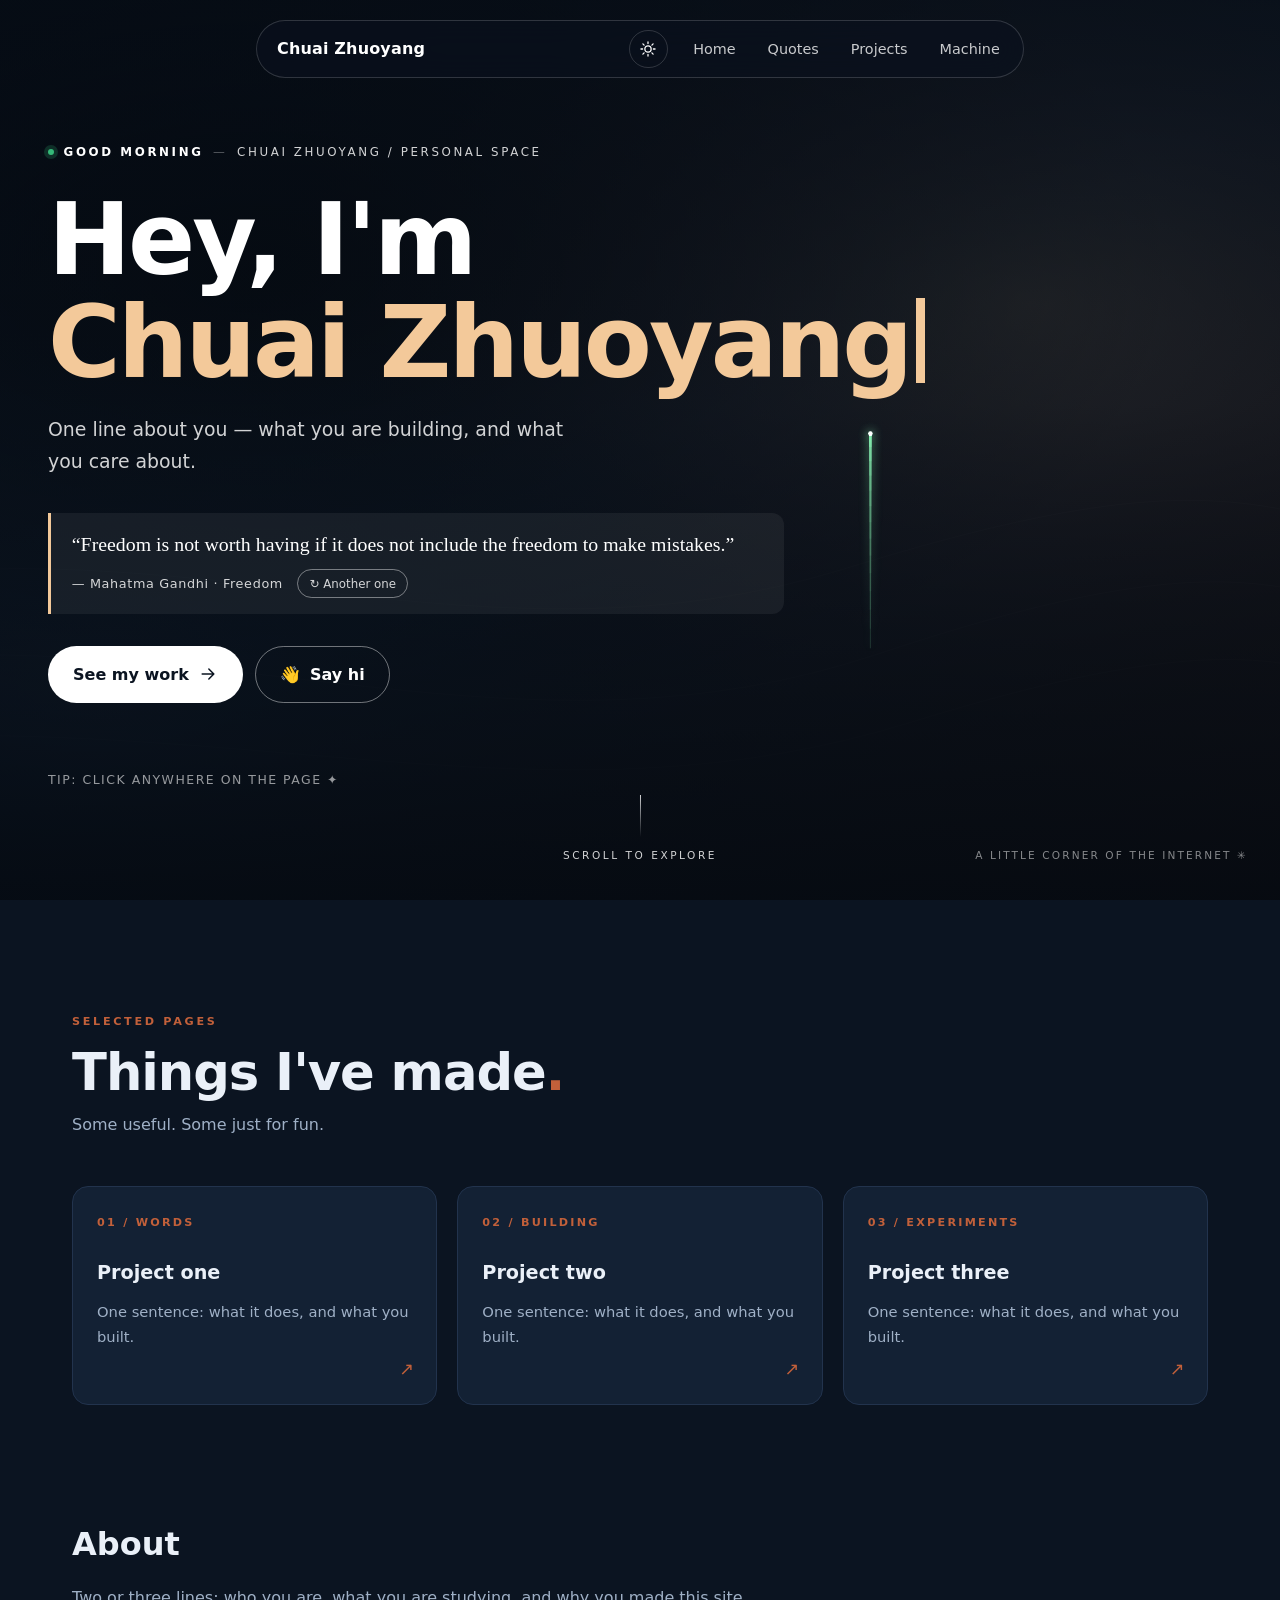
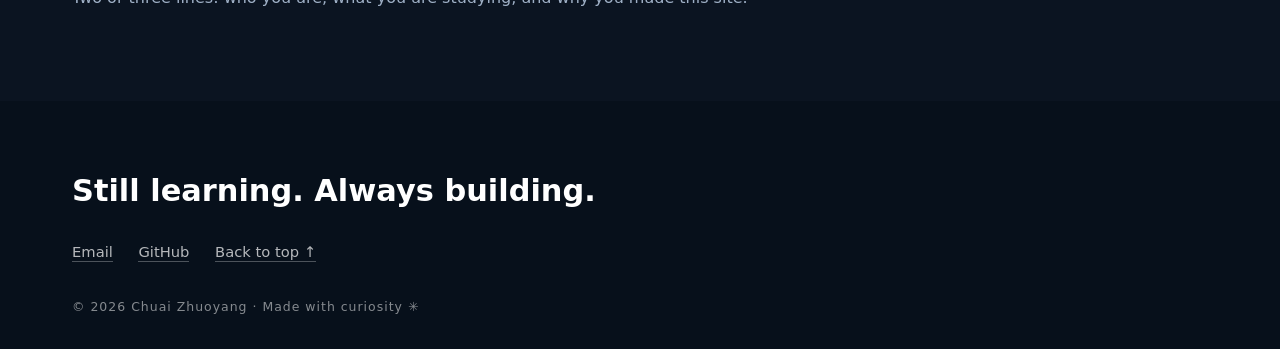
==== commit abfb1369: "feat: featured quote banner on the quotes page - quotes page now has its own rotating banner (label," ====
--- a/index.html
+++ b/index.html
@@ -46,11 +46,11 @@
 
         <p class="hero__desc">One line about you — what you are building, and what you care about.</p>
 
-        <figure class="hero__quote" id="heroQuote">
-          <blockquote class="hero__quote-text" id="heroQuoteText"></blockquote>
+        <figure class="hero__quote js-quote-banner" id="heroQuote">
+          <blockquote class="hero__quote-text" id="heroQuoteText" data-role="text"></blockquote>
           <figcaption class="hero__quote-meta">
-            <span id="heroQuoteAuthor"></span>
-            <button type="button" class="hero__quote-next" id="heroQuoteNext">
+            <span id="heroQuoteAuthor" data-role="author"></span>
+            <button type="button" class="hero__quote-next" id="heroQuoteNext" data-role="next">
               <span aria-hidden="true">↻</span> Another one
             </button>
           </figcaption>
--- a/css/style.css
+++ b/css/style.css
@@ -135,7 +135,14 @@
   pointer-events: none;
 }
 
-header, main, footer { position: relative; z-index: 1; }
+/* 注意：main 不能设 z-index —— 一旦设了就会建立层叠上下文，
+   里面所有内容都被锁在 canvas 下面，烟花就永远盖在卡片上。
+   这里只给 position，让里面的 .work / .page 能自己抬层级。 */
+header { position: relative; z-index: 50; }
+main, footer { position: relative; }
+
+/* 卡片和正文压到烟花之上；hero 不抬层级，所以首屏仍能看到烟花 */
+.work, .about, .page, .footer { position: relative; z-index: 3; }
 
 /* ===========================================================
    Navigation
@@ -611,40 +618,49 @@
 }
 
 /* ===========================================================
-   Hero quote (home page)
+   Hero banner: rotating quote
    =========================================================== */
 .hero__quote {
   margin: 0 0 2rem;
-  max-width: 38rem;
-  padding-left: 1rem;
-  border-left: 2px solid var(--hero-name);
-  transition: opacity 0.3s, background 0.4s;
-}
+  max-width: 46rem;
+  padding: 1rem 1.2rem 1rem 1.3rem;
+  border-left: 3px solid var(--hero-name);
+  border-radius: 0 12px 12px 0;
+  background: rgba(255, 255, 255, 0.06);
+  transition: background 0.3s, border-color 0.3s;
+}
+html[data-theme="light"] .hero__quote {
+  background: rgba(255, 255, 255, 0.55);
+  border-left-color: var(--accent);
+}
+
 .hero__quote-text {
   margin: 0;
-  font-size: clamp(0.98rem, 1.5vw, 1.12rem);
+  font-family: Georgia, "Songti SC", "Times New Roman", serif;
+  font-size: clamp(1.02rem, 1.8vw, 1.24rem);
   line-height: 1.55;
   color: var(--hero-text);
-  opacity: 0.92;
-  font-style: italic;
-}
+  text-wrap: pretty;
+}
+
 .hero__quote-meta {
-  margin: 0.5rem 0 0;
+  margin: 0.6rem 0 0;
   display: flex;
   flex-wrap: wrap;
   align-items: center;
   gap: 0.9rem;
-  font-size: 0.82rem;
-  letter-spacing: 0.04em;
+  font-size: 0.8rem;
+  letter-spacing: 0.05em;
   color: var(--hero-sub);
 }
+
 .hero__quote-next {
   background: transparent;
   border: 1px solid var(--btn-ghost-border);
   border-radius: 999px;
   padding: 0.22rem 0.7rem;
   font: inherit;
-  font-size: 0.76rem;
+  font-size: 0.74rem;
   color: var(--hero-sub);
   cursor: pointer;
   transition: background 0.2s, color 0.2s, border-color 0.2s;
@@ -654,15 +670,45 @@
   color: var(--hero-text);
   border-color: var(--hero-text);
 }
-.hero__quote.is-flash { animation: quoteFlash 0.7s ease-out; }
-@keyframes quoteFlash {
-  0%   { opacity: 0.25; transform: translateX(-4px); }
-  100% { opacity: 1;    transform: none; }
+
+/* 每次换句子轻微淡入（减少动效时不加这个 class） */
+.hero__quote.is-fresh,
+.js-quote-banner.is-fresh { animation: quoteIn 0.6s ease-out; }
+@keyframes quoteIn {
+  from { opacity: 0; transform: translateY(6px); }
+  to   { opacity: 1; transform: none; }
 }
 
 /* ===========================================================
    Quotes page
    =========================================================== */
+.quote-filters {
+  display: flex;
+  flex-wrap: wrap;
+  gap: 0.45rem;
+  margin: 0 0 1.5rem;
+}
+
+.qfilter {
+  font: inherit;
+  font-size: 0.76rem;
+  letter-spacing: 0.06em;
+  text-transform: uppercase;
+  padding: 0.34rem 0.85rem;
+  border-radius: 999px;
+  border: 1px solid var(--line);
+  background: var(--paper);      /* 不透明：否则烟花会从镂空的小圆片里透出来 */
+  color: var(--ink-soft);
+  cursor: pointer;
+  transition: color 0.2s, border-color 0.2s, background 0.2s;
+}
+.qfilter:hover { color: var(--ink); border-color: var(--ink-soft); }
+.qfilter[aria-pressed="true"] {
+  background: var(--ink);
+  border-color: var(--ink);
+  color: var(--paper);
+}
+
 .quote-count {
   margin: 0 0 1.6rem;
   font-size: 0.72rem;
@@ -671,31 +717,33 @@
   color: var(--ink-soft);
 }
 
+/* 杂志式排版：等高竖栏，卡片按内容高度自然错落 */
 .quote-grid {
   list-style: none;
   margin: 0;
   padding: 0;
-  display: grid;
-  gap: 1.1rem;
-  grid-template-columns: 1fr;
-}
-@media (min-width: 720px)  { .quote-grid { grid-template-columns: repeat(2, 1fr); } }
-@media (min-width: 1100px) { .quote-grid { grid-template-columns: repeat(3, 1fr); } }
+  columns: 1;
+  column-gap: 1.1rem;
+}
+@media (min-width: 700px)  { .quote-grid { columns: 2; } }
+@media (min-width: 1080px) { .quote-grid { columns: 3; } }
 
 .quote-card {
-  margin: 0;
   break-inside: avoid;
-}
+  margin: 0 0 1.1rem;
+  display: inline-block;      /* columns 布局下需要它按整块排 */
+  width: 100%;
+}
+
 .quote-card figure {
   display: flex;
   flex-direction: column;
-  height: 100%;
   margin: 0;
-  padding: 1.35rem 1.4rem 1.15rem;
+  padding: 1.5rem 1.5rem 1.2rem;
   background: var(--card);
   border: 1px solid var(--line);
   border-radius: var(--radius);
-  transition: border-color 0.2s, box-shadow 0.25s, transform 0.2s, background 0.3s;
+  transition: border-color 0.25s, box-shadow 0.25s, transform 0.2s, background 0.3s;
 }
 .quote-card figure:hover {
   border-color: var(--accent);
@@ -704,35 +752,37 @@
 }
 
 .quote-card__tag {
-  margin: 0 0 0.9rem;
-  font-size: 0.64rem;
-  letter-spacing: 0.2em;
+  margin: 0 0 0.85rem;
+  font-size: 0.62rem;
+  letter-spacing: 0.22em;
   text-transform: uppercase;
   color: var(--accent);
   font-weight: 700;
 }
 
 .quote-card__text {
-  margin: 0 0 0.9rem;
-  font-size: 1.02rem;
-  line-height: 1.55;
+  margin: 0 0 1rem;
+  font-family: Georgia, "Songti SC", "Times New Roman", serif;
+  font-size: 1.16rem;
+  line-height: 1.5;
   color: var(--ink);
   text-wrap: pretty;
 }
 
 .quote-card__author {
-  margin: 0 0 0.9rem;
-  font-size: 0.86rem;
+  margin: 0 0 1rem;
+  font-size: 0.84rem;
   font-weight: 600;
+  letter-spacing: 0.04em;
   color: var(--ink-soft);
 }
 
 .quote-card__zh {
-  margin: 0 auto 1.1rem;
-  padding-top: 0.85rem;
+  margin: 0 auto 1.15rem;
+  padding-top: 0.9rem;
   border-top: 1px solid var(--line);
   font-size: 0.9rem;
-  line-height: 1.7;
+  line-height: 1.75;
   color: var(--ink-soft);
 }
 
@@ -744,7 +794,8 @@
   border-radius: 999px;
   padding: 0.28rem 0.8rem;
   font: inherit;
-  font-size: 0.74rem;
+  font-size: 0.72rem;
+  letter-spacing: 0.04em;
   color: var(--ink-soft);
   cursor: pointer;
   transition: color 0.2s, border-color 0.2s, background 0.2s;
@@ -758,9 +809,96 @@
   font-size: 0.84rem;
   color: var(--accent);
 }
+
 .quote-note {
-  margin: 1.6rem 0 0;
+  margin: 1.8rem 0 0;
+  padding-top: 1.2rem;
+  border-top: 1px solid var(--line);
   font-size: 0.78rem;
   color: var(--ink-soft);
-  opacity: 0.75;
-}
+  opacity: 0.8;
+}
+
+/* ===========================================================
+   Quotes page: featured banner
+   -----------------------------------------------------------
+   页面顶部的"当期精选"横幅。和首页那条共用 js/quotes.js 的
+   轮播逻辑，只是尺寸和外框更重一点。
+   =========================================================== */
+.q-banner {
+  position: relative;
+  overflow: hidden;
+  margin: 0 0 2rem;
+  padding: 1.7rem 1.9rem 1.5rem;
+  border-radius: var(--radius);
+  border: 1px solid var(--line);
+  background:
+    linear-gradient(135deg, rgba(194, 96, 58, 0.12), rgba(194, 96, 58, 0.02) 60%),
+    var(--card);
+}
+
+/* 右上角放一个很大的淡引号做装饰 */
+.q-banner::after {
+  content: "”";
+  position: absolute;
+  right: 1.4rem;
+  top: -1.6rem;
+  font-family: Georgia, "Songti SC", serif;
+  font-size: 9rem;
+  line-height: 1;
+  color: var(--accent);
+  opacity: 0.12;
+  pointer-events: none;
+}
+
+.q-banner__label {
+  margin: 0 0 0.9rem;
+  font-size: 0.64rem;
+  letter-spacing: 0.22em;
+  text-transform: uppercase;
+  color: var(--accent);
+  font-weight: 700;
+}
+
+.q-banner__text {
+  margin: 0 0 1rem;
+  max-width: 52rem;
+  font-family: Georgia, "Songti SC", "Times New Roman", serif;
+  font-size: clamp(1.25rem, 2.7vw, 1.85rem);
+  line-height: 1.4;
+  color: var(--ink);
+  text-wrap: pretty;
+}
+
+.q-banner__meta {
+  display: flex;
+  flex-wrap: wrap;
+  align-items: center;
+  gap: 0.9rem;
+  margin: 0;
+  font-size: 0.84rem;
+  letter-spacing: 0.03em;
+  color: var(--ink-soft);
+}
+
+.q-banner__next {
+  background: transparent;
+  border: 1px solid var(--line);
+  border-radius: 999px;
+  padding: 0.28rem 0.85rem;
+  font: inherit;
+  font-size: 0.76rem;
+  color: var(--ink-soft);
+  cursor: pointer;
+  transition: color 0.2s, border-color 0.2s, background 0.2s;
+}
+.q-banner__next:hover {
+  color: var(--accent);
+  border-color: var(--accent);
+  background: rgba(194, 96, 58, 0.06);
+}
+
+@media (max-width: 520px) {
+  .q-banner { padding: 1.25rem 1.15rem 1.15rem; }
+  .q-banner::after { font-size: 6.5rem; top: -1rem; right: 0.8rem; }
+}
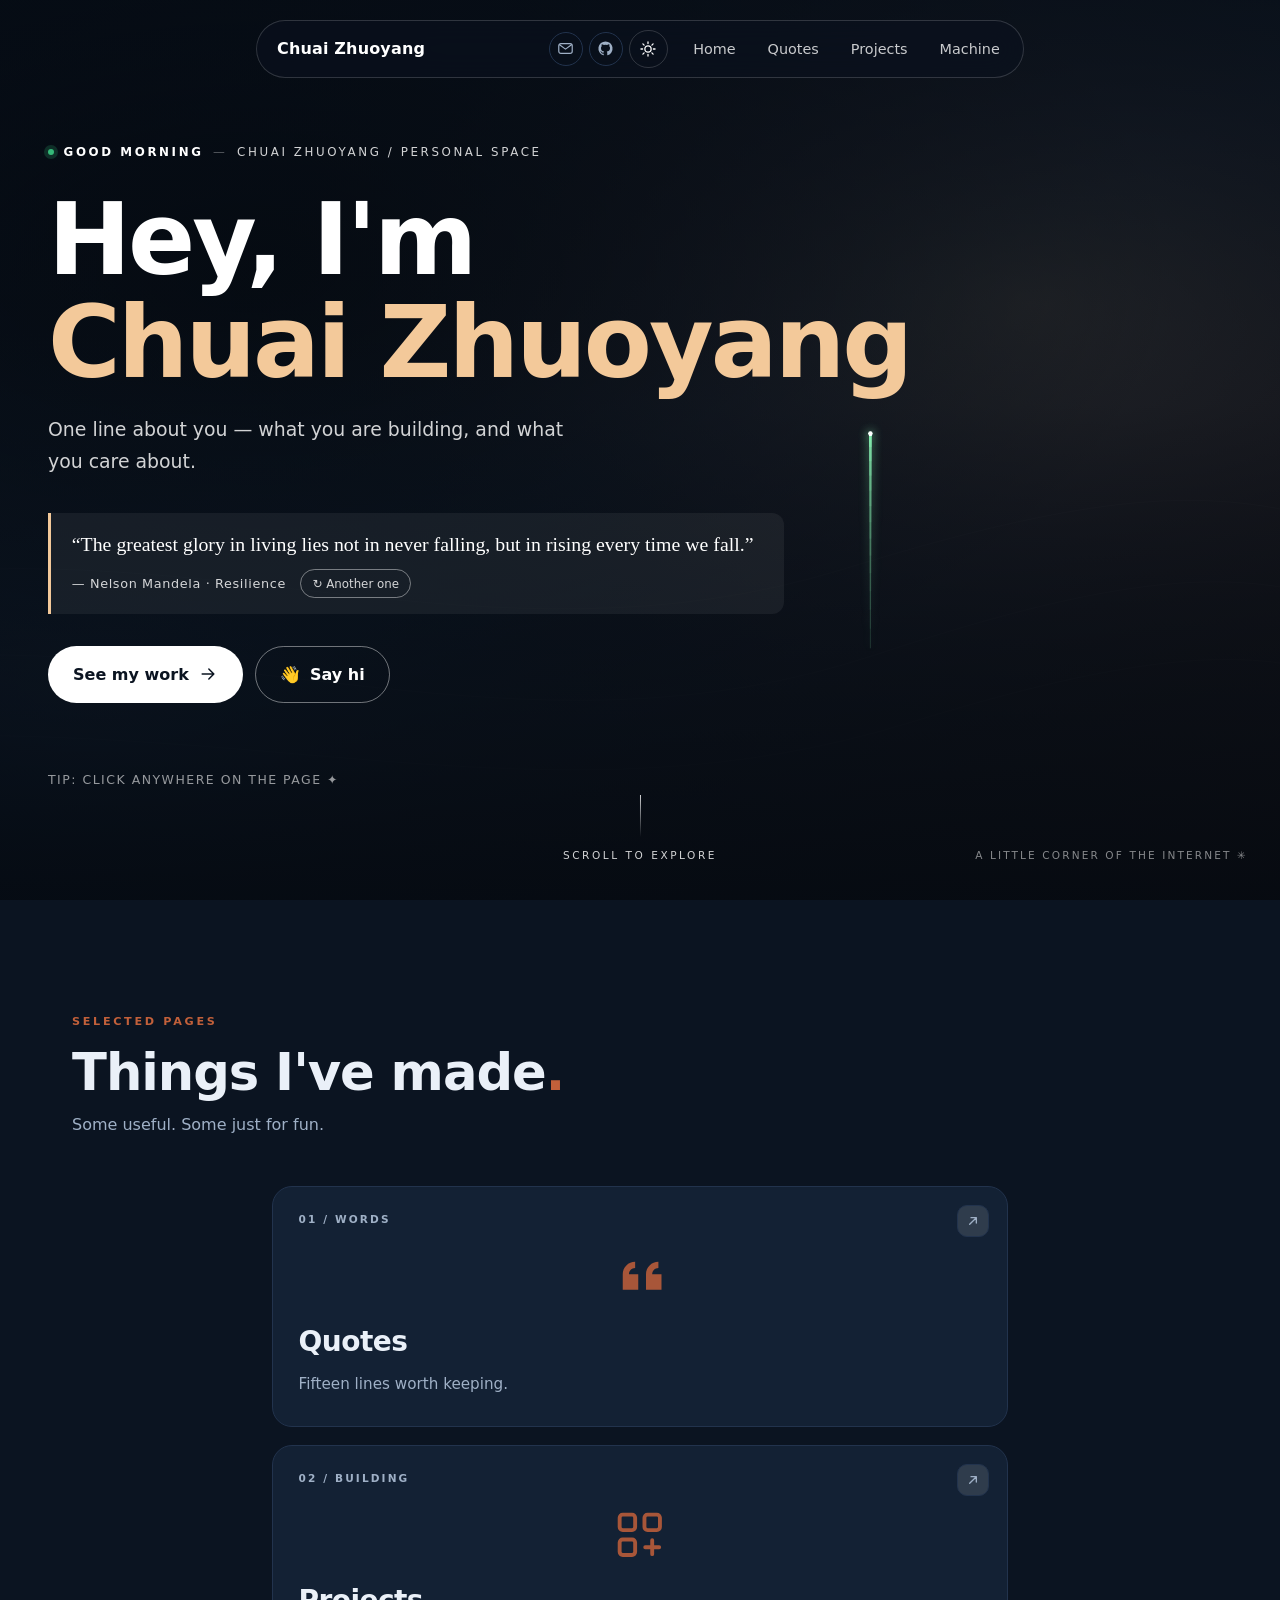
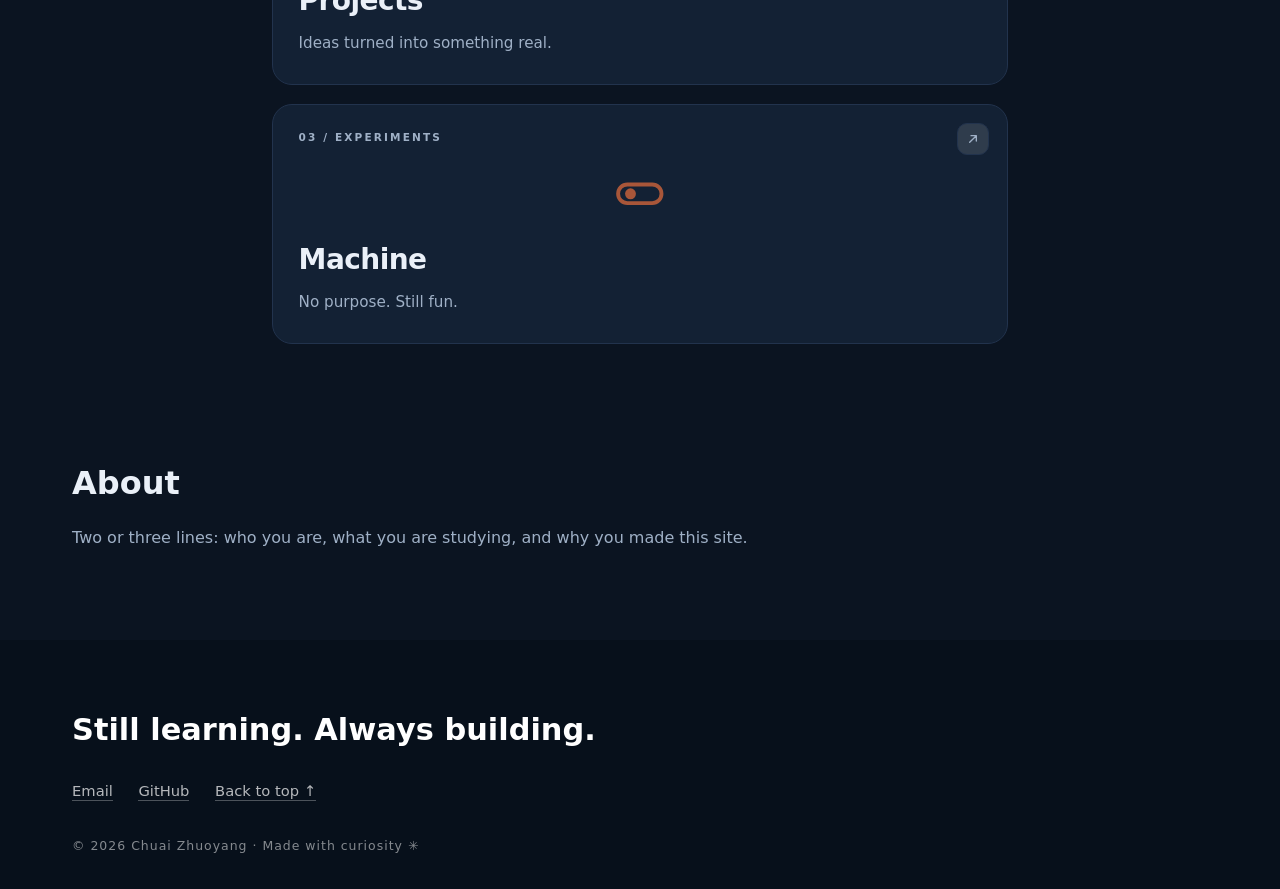
==== commit 86dfcca9: "home: section cards (quotes / projects / machine) + email and GitHub in the nav - the three bottom c" ====
--- a/index.html
+++ b/index.html
@@ -92,29 +92,38 @@
         <p class="section-head__desc">Some useful. Some just for fun.</p>
       </header>
 
-      <ul class="cards">
-        <li class="card">
-          <a class="card__link" href="#">
-            <p class="card__no">01 <span aria-hidden="true">/</span> Words</p>
-            <h3 class="card__title">Project one</h3>
-            <p class="card__desc">One sentence: what it does, and what you built.</p>
-            <span class="card__arrow" aria-hidden="true">↗</span>
+      <ul class="sec-cards">
+        <li class="sec-card">
+          <a class="sec-card__link" href="quotes.html">
+            <span class="sec-card__arrow" aria-hidden="true">
+              <svg viewBox="0 0 24 24" fill="none" stroke="currentColor" stroke-width="2" stroke-linecap="round" stroke-linejoin="round"><path d="M7 17 17 7M9 7h8v8"/></svg>
+            </span>
+            <p class="sec-card__no">01 <span aria-hidden="true">/</span> Words</p>
+            <span class="sec-card__icon" aria-hidden="true"><svg viewBox="0 0 64 64" fill="currentColor" aria-hidden="true"><path d="M26 14c-8.8 0-16 7.2-16 16v20h20V30H18c0-4.4 3.6-8 8-8V14Zm30 0c-8.8 0-16 7.2-16 16v20h20V30H48c0-4.4 3.6-8 8-8V14Z"/></svg></span>
+            <h3 class="sec-card__title">Quotes</h3>
+            <p class="sec-card__desc">Fifteen lines worth keeping.</p>
           </a>
         </li>
-        <li class="card">
-          <a class="card__link" href="#">
-            <p class="card__no">02 <span aria-hidden="true">/</span> Building</p>
-            <h3 class="card__title">Project two</h3>
-            <p class="card__desc">One sentence: what it does, and what you built.</p>
-            <span class="card__arrow" aria-hidden="true">↗</span>
+        <li class="sec-card">
+          <a class="sec-card__link" href="projects.html">
+            <span class="sec-card__arrow" aria-hidden="true">
+              <svg viewBox="0 0 24 24" fill="none" stroke="currentColor" stroke-width="2" stroke-linecap="round" stroke-linejoin="round"><path d="M7 17 17 7M9 7h8v8"/></svg>
+            </span>
+            <p class="sec-card__no">02 <span aria-hidden="true">/</span> Building</p>
+            <span class="sec-card__icon" aria-hidden="true"><svg viewBox="0 0 64 64" fill="none" stroke="currentColor" stroke-width="5" stroke-linejoin="round" aria-hidden="true"><rect x="6" y="6" width="20" height="20" rx="4"/><rect x="38" y="6" width="20" height="20" rx="4"/><rect x="6" y="38" width="20" height="20" rx="4"/><path d="M48 39v18M39 48h18" stroke-linecap="round"/></svg></span>
+            <h3 class="sec-card__title">Projects</h3>
+            <p class="sec-card__desc">Ideas turned into something real.</p>
           </a>
         </li>
-        <li class="card">
-          <a class="card__link" href="#">
-            <p class="card__no">03 <span aria-hidden="true">/</span> Experiments</p>
-            <h3 class="card__title">Project three</h3>
-            <p class="card__desc">One sentence: what it does, and what you built.</p>
-            <span class="card__arrow" aria-hidden="true">↗</span>
+        <li class="sec-card">
+          <a class="sec-card__link" href="machine.html">
+            <span class="sec-card__arrow" aria-hidden="true">
+              <svg viewBox="0 0 24 24" fill="none" stroke="currentColor" stroke-width="2" stroke-linecap="round" stroke-linejoin="round"><path d="M7 17 17 7M9 7h8v8"/></svg>
+            </span>
+            <p class="sec-card__no">03 <span aria-hidden="true">/</span> Experiments</p>
+            <span class="sec-card__icon" aria-hidden="true"><svg viewBox="0 0 64 64" fill="none" aria-hidden="true"><rect x="4" y="20" width="56" height="24" rx="12" stroke="currentColor" stroke-width="5"/><circle cx="20" cy="32" r="7" fill="currentColor"/></svg></span>
+            <h3 class="sec-card__title">Machine</h3>
+            <p class="sec-card__desc">No purpose. Still fun.</p>
           </a>
         </li>
       </ul>
--- a/css/style.css
+++ b/css/style.css
@@ -902,3 +902,536 @@
   .q-banner { padding: 1.25rem 1.15rem 1.15rem; }
   .q-banner::after { font-size: 6.5rem; top: -1rem; right: 0.8rem; }
 }
+
+/* ===========================================================
+   Quotes — intro (jump page) → full-screen banner → author
+   =========================================================== */
+
+/* ---------- intro ---------- */
+.intro {
+  min-height: 100svh;
+  display: grid;
+  place-items: center;
+  padding: clamp(5.5rem, 12vh, 8rem) 1.5rem clamp(3rem, 8vh, 5rem);
+}
+
+.intro__card {
+  width: min(46rem, 100%);
+  padding: clamp(2rem, 5vw, 3.4rem) clamp(1.5rem, 5vw, 3.2rem);
+  text-align: center;
+  border-radius: 28px;
+  border: 1px solid var(--line);
+  background:
+    linear-gradient(160deg, rgba(194, 96, 58, 0.10), rgba(194, 96, 58, 0.01) 55%),
+    var(--card);
+}
+
+.intro__eyebrow {
+  margin: 0 0 1.4rem;
+  font-size: 0.68rem;
+  letter-spacing: 0.34em;
+  text-transform: uppercase;
+  color: var(--ink-soft);
+}
+
+.intro__title {
+  margin: 0 0 1.3rem;
+  font-family: Georgia, "Songti SC", "Times New Roman", serif;
+  font-size: clamp(2.1rem, 6vw, 3.4rem);
+  line-height: 1.1;
+  letter-spacing: -0.01em;
+  color: var(--hero-text, var(--ink));
+}
+.intro__title em { font-style: italic; color: var(--accent); }
+
+.intro__text {
+  margin: 0 auto 2rem;
+  max-width: 34rem;
+  font-family: Georgia, "Songti SC", "Times New Roman", serif;
+  font-size: clamp(1rem, 2.2vw, 1.12rem);
+  line-height: 1.75;
+  color: var(--ink-soft);
+}
+
+.intro__cta {
+  display: inline-flex;
+  align-items: center;
+  gap: 0.5rem;
+  padding: 0.85rem 2.1rem;
+  border-radius: 999px;
+  background: var(--btn-primary-bg);
+  color: var(--btn-primary-fg);
+  font-size: 0.95rem;
+  font-weight: 600;
+  text-decoration: none;
+  transition: transform 0.2s, opacity 0.2s;
+}
+.intro__cta:hover { transform: translateY(-2px); }
+
+.intro__meta {
+  margin: 1.6rem 0 0;
+  font-size: 0.78rem;
+  letter-spacing: 0.04em;
+  color: var(--ink-soft);
+}
+.intro__meta a { color: var(--accent); text-decoration: none; }
+.intro__meta a:hover { text-decoration: underline; }
+
+/* ---------- full-screen banner ---------- */
+.stage {
+  min-height: 100svh;
+  display: flex;
+  flex-direction: column;
+  justify-content: center;
+  padding: clamp(5.5rem, 12vh, 8rem) clamp(1.2rem, 5vw, 4rem) clamp(2.5rem, 7vh, 4rem);
+  max-width: 74rem;
+  margin: 0 auto;
+}
+
+.stage__eyebrow {
+  display: flex;
+  align-items: center;
+  justify-content: space-between;
+  gap: 1rem;
+  margin: 0 0 clamp(2rem, 8vh, 4.5rem);
+  font-size: 0.68rem;
+  letter-spacing: 0.2em;
+  text-transform: uppercase;
+  color: var(--ink-soft);
+}
+.stage__back {
+  color: var(--ink-soft);
+  text-decoration: none;
+  transition: color 0.2s;
+}
+.stage__back:hover { color: var(--accent); }
+.stage__index { font-variant-numeric: tabular-nums; }
+
+.stage__figure { margin: 0; }
+
+.stage__text {
+  margin: 0;
+  font-family: Georgia, "Songti SC", "Times New Roman", serif;
+  font-size: clamp(1.75rem, 5.2vw, 3.15rem);
+  line-height: 1.28;
+  letter-spacing: -0.01em;
+  color: var(--ink);
+  text-wrap: pretty;
+}
+
+.stage__text.is-fresh { animation: quoteIn 0.55s ease-out; }
+
+.stage__zh {
+  margin: clamp(1.1rem, 3vw, 1.6rem) 0 0;
+  font-size: clamp(0.95rem, 1.7vw, 1.1rem);
+  line-height: 1.8;
+  color: var(--ink-soft);
+  max-width: 44rem;
+}
+
+.stage__author {
+  margin: clamp(1.6rem, 4vw, 2.4rem) 0 0;
+  display: flex;
+  flex-wrap: wrap;
+  align-items: center;
+  gap: 0.8rem;
+  font-size: 0.95rem;
+}
+
+.stage__author-link {
+  color: var(--ink);
+  font-weight: 600;
+  text-decoration: none;
+  border-bottom: 1px solid var(--accent);
+  padding-bottom: 2px;
+  transition: color 0.2s, border-color 0.2s;
+}
+.stage__author-link::after {
+  content: " ↗";
+  font-size: 0.8em;
+  color: var(--accent);
+}
+.stage__author-link:hover { color: var(--accent); border-color: var(--ink); }
+
+.stage__tag {
+  font-size: 0.64rem;
+  letter-spacing: 0.18em;
+  text-transform: uppercase;
+  padding: 0.3rem 0.7rem;
+  border-radius: 999px;
+  border: 1px solid var(--line);
+  background: var(--paper);
+  color: var(--ink-soft);
+}
+
+.stage__controls {
+  display: flex;
+  align-items: center;
+  gap: 0.6rem;
+  margin: clamp(2.2rem, 6vh, 3.4rem) 0 0;
+}
+
+.stage__btn {
+  font: inherit;
+  font-size: 0.85rem;
+  color: var(--ink-soft);
+  background: var(--card);
+  border: 1px solid var(--line);
+  border-radius: 999px;
+  padding: 0.5rem 0.95rem;
+  cursor: pointer;
+  transition: color 0.2s, border-color 0.2s, background 0.2s, transform 0.2s;
+}
+.stage__btn:hover { color: var(--ink); border-color: var(--ink-soft); }
+.stage__btn--main {
+  padding: 0.55rem 1.25rem;
+  color: var(--btn-primary-fg);
+  background: var(--btn-primary-bg);
+  border-color: var(--btn-primary-bg);
+  font-weight: 600;
+}
+.stage__btn--main:hover { transform: translateY(-2px); color: var(--btn-primary-fg); }
+
+.stage__hint {
+  margin: 1.6rem 0 0;
+  font-size: 0.74rem;
+  color: var(--ink-soft);
+  opacity: 0.85;
+}
+.stage__hint a { color: var(--accent); text-decoration: none; }
+.stage__hint a:hover { text-decoration: underline; }
+
+.stage__hint kbd,
+.quote-hint kbd {
+  font: inherit;
+  font-size: 0.7rem;
+  padding: 0.1rem 0.35rem;
+  margin-right: 0.15rem;
+  border: 1px solid var(--line);
+  border-radius: 4px;
+  background: var(--card);
+  color: var(--ink-soft);
+}
+
+/* ---------- author page ---------- */
+.author-list {
+  list-style: none;
+  margin: 0 0 1.5rem;
+  padding: 0;
+  display: grid;
+  gap: 1.1rem;
+}
+@media (min-width: 860px) {
+  .author-list { grid-template-columns: repeat(2, minmax(0, 1fr)); }
+}
+
+.author-nav {
+  display: flex;
+  flex-wrap: wrap;
+  gap: 0.7rem;
+  margin: 2rem 0 0;
+}
+
+.quote-card__author-link {
+  color: inherit;
+  text-decoration: none;
+  border-bottom: 1px solid transparent;
+  transition: color 0.2s, border-color 0.2s;
+}
+.quote-card__author-link:hover {
+  color: var(--accent);
+  border-bottom-color: var(--accent);
+}
+
+/* ===========================================================
+   Projects — card layout
+   =========================================================== */
+.proj-h {
+  margin: 3.2rem 0 1.2rem;
+  font-size: 0.7rem;
+  letter-spacing: 0.26em;
+  text-transform: uppercase;
+  color: var(--ink-soft);
+  font-weight: 700;
+}
+.proj-h:first-of-type { margin-top: 1.2rem; }
+
+.proj-list {
+  list-style: none;
+  margin: 0;
+  padding: 0;
+  display: grid;
+  gap: 1.1rem;
+}
+@media (min-width: 980px) {
+  .proj-list { grid-template-columns: repeat(2, minmax(0, 1fr)); }
+  .proj-list--one { grid-template-columns: 1fr; }
+}
+
+/* 一组里只剩一张卡 → 横跨整行，右边不留空洞 */
+.proj:only-child { grid-column: 1 / -1; }
+/* 奇数个时最后一张也横跨整行（2 + 1 比 2 + 空好看） */
+.proj:last-child:nth-child(odd):not(:only-child) { grid-column: 1 / -1; }
+
+.proj {
+  position: relative;
+  display: flex;
+  flex-direction: column;
+  padding: 1.55rem 1.6rem 1.4rem;
+  background: var(--card);
+  border: 1px solid var(--line);
+  border-radius: 18px;
+  overflow: hidden;
+  transition: border-color 0.25s, transform 0.22s, box-shadow 0.25s;
+}
+/* 顶部一条细高光，hover 时才亮 */
+.proj::before {
+  content: "";
+  position: absolute;
+  inset: 0 0 auto 0;
+  height: 2px;
+  background: linear-gradient(90deg, var(--accent), transparent 65%);
+  opacity: 0;
+  transition: opacity 0.25s;
+}
+.proj:hover {
+  border-color: var(--accent);
+  transform: translateY(-4px);
+  box-shadow: var(--card-shadow);
+}
+.proj:hover::before { opacity: 1; }
+
+.proj__top {
+  display: flex;
+  align-items: center;
+  gap: 0.7rem;
+  margin: 0 0 1.05rem;
+}
+
+.proj__icon {
+  display: grid;
+  place-items: center;
+  width: 2.35rem;
+  height: 2.35rem;
+  border-radius: 12px;
+  border: 1px solid var(--line);
+  background: rgba(194, 96, 58, 0.10);
+  color: var(--accent);
+  flex: none;
+}
+.proj__icon svg { width: 1.2rem; height: 1.2rem; }
+
+.proj__num {
+  font-size: 0.72rem;
+  font-weight: 700;
+  letter-spacing: 0.14em;
+  color: var(--ink-soft);
+  font-variant-numeric: tabular-nums;
+}
+
+.proj__state {
+  margin-left: auto;
+  font-size: 0.6rem;
+  letter-spacing: 0.14em;
+  text-transform: uppercase;
+  padding: 0.26rem 0.65rem;
+  border-radius: 999px;
+  border: 1px solid var(--line);
+  color: var(--ink-soft);
+  white-space: nowrap;
+}
+.proj__state--live {
+  color: var(--accent);
+  border-color: var(--accent);
+  background: rgba(194, 96, 58, 0.10);
+  font-weight: 700;
+}
+
+.proj__title {
+  margin: 0 0 0.4rem;
+  font-size: clamp(1.3rem, 2.2vw, 1.5rem);
+  font-weight: 700;
+  letter-spacing: -0.015em;
+  color: var(--ink);
+}
+
+.proj__cat {
+  margin: 0 0 1rem;
+  font-size: 0.66rem;
+  letter-spacing: 0.13em;
+  text-transform: uppercase;
+  color: var(--ink-soft);
+  opacity: 0.9;
+}
+
+.proj__desc {
+  margin: 0 0 1.1rem;
+  font-size: 0.95rem;
+  line-height: 1.68;
+  color: var(--ink);
+}
+
+.proj__core {
+  margin: 0;      /* 不要 auto：卡片等高时会在中间留一个洞 */
+  padding: 0.9rem 1rem;
+  border-radius: 12px;
+  border: 1px solid var(--line);
+  border-left: 2px solid var(--accent);
+  background: var(--card-soft, rgba(255, 255, 255, 0.04));
+  font-size: 0.855rem;
+  line-height: 1.7;
+  color: var(--ink-soft);
+}
+.proj__core b {
+  display: block;
+  margin-bottom: 0.3rem;
+  font-size: 0.58rem;
+  letter-spacing: 0.22em;
+  text-transform: uppercase;
+  color: var(--accent);
+}
+
+.proj__meta {
+  margin: 0.9rem 0 0;
+  font-size: 0.79rem;
+  color: var(--ink-soft);
+}
+.proj__meta a {
+  color: var(--ink-soft);
+  text-decoration: none;
+  border-bottom: 1px solid var(--line);
+  transition: color 0.2s, border-color 0.2s;
+}
+.proj__meta a:hover { color: var(--accent); border-color: var(--accent); }
+
+.proj code {
+  font-size: 0.92em;
+  padding: 0.05rem 0.3rem;
+  border-radius: 4px;
+  background: rgba(255, 255, 255, 0.08);
+  color: var(--ink);
+}
+html[data-theme="light"] .proj code { background: rgba(0, 0, 0, 0.06); }
+
+/* ===========================================================
+   Section cards (home) — big icon, number, title, one line
+   =========================================================== */
+.sec-cards {
+  list-style: none;
+  margin: 0 auto;
+  padding: 0;
+  max-width: 46rem;
+  display: grid;
+  gap: 1.15rem;
+}
+
+.sec-card { display: flex; }
+
+.sec-card__link {
+  position: relative;
+  display: flex;
+  flex-direction: column;
+  width: 100%;
+  padding: 1.5rem 1.6rem 1.7rem;
+  border-radius: 20px;
+  border: 1px solid var(--line);
+  background: var(--card);
+  color: inherit;
+  text-decoration: none;
+  transition: border-color 0.25s, transform 0.25s, box-shadow 0.25s;
+}
+.sec-card__link:hover {
+  border-color: var(--accent);
+  transform: translateY(-3px);
+  box-shadow: 0 16px 40px rgba(0, 0, 0, 0.18);
+}
+
+.sec-card__arrow {
+  position: absolute;
+  top: 1.15rem;
+  right: 1.15rem;
+  width: 2rem;
+  height: 2rem;
+  display: grid;
+  place-items: center;
+  border-radius: 10px;
+  border: 1px solid var(--line);
+  background: var(--btn-ghost-hover);
+  color: var(--ink-soft);
+  transition: color 0.2s, border-color 0.2s, background 0.2s;
+}
+.sec-card__arrow svg { width: 1rem; height: 1rem; }
+.sec-card__link:hover .sec-card__arrow {
+  color: var(--accent);
+  border-color: var(--accent);
+  background: var(--card);
+}
+
+.sec-card__no {
+  margin: 0 0 1.4rem;
+  font-size: 0.66rem;
+  letter-spacing: 0.2em;
+  text-transform: uppercase;
+  color: var(--ink-soft);
+  font-weight: 700;
+}
+
+.sec-card__icon {
+  display: grid;
+  place-items: center;
+  margin: 0 auto 1.1rem;
+  color: var(--accent);
+  opacity: 0.85;
+}
+.sec-card__icon svg { width: 3.1rem; height: 3.1rem; }
+
+.sec-card__title {
+  margin: 0 0 0.4rem;
+  font-size: clamp(1.4rem, 3.2vw, 1.75rem);
+  font-weight: 700;
+  letter-spacing: -0.02em;
+  color: var(--ink);
+}
+
+.sec-card__desc {
+  margin: 0;
+  font-size: 0.95rem;
+  color: var(--ink-soft);
+}
+
+/* ===========================================================
+   Nav: email + GitHub next to the theme toggle
+   =========================================================== */
+.nav__icon {
+  display: inline-grid;
+  place-items: center;
+  width: 2.1rem;
+  height: 2.1rem;
+  border-radius: 999px;
+  border: 1px solid var(--line);
+  color: var(--ink-soft);
+  text-decoration: none;
+  transition: color 0.2s, border-color 0.2s, background 0.2s;
+}
+.nav__icon:hover {
+  color: var(--accent);
+  border-color: var(--accent);
+  background: var(--btn-ghost-hover);
+}
+
+/* 窄屏：导航里塞不下，收进抽屉 */
+@media (max-width: 620px) {
+  .nav__icon { display: none; }
+}
+.nav__links-sep {
+  display: none;
+  height: 1px;
+  margin: 0.7rem 0.2rem;
+  background: var(--line);
+}
+.nav__links-contact { display: none; }
+
+@media (max-width: 620px) {
+  .nav__links.is-open .nav__links-sep { display: block; }
+  .nav__links.is-open .nav__links-contact { display: block; }
+}
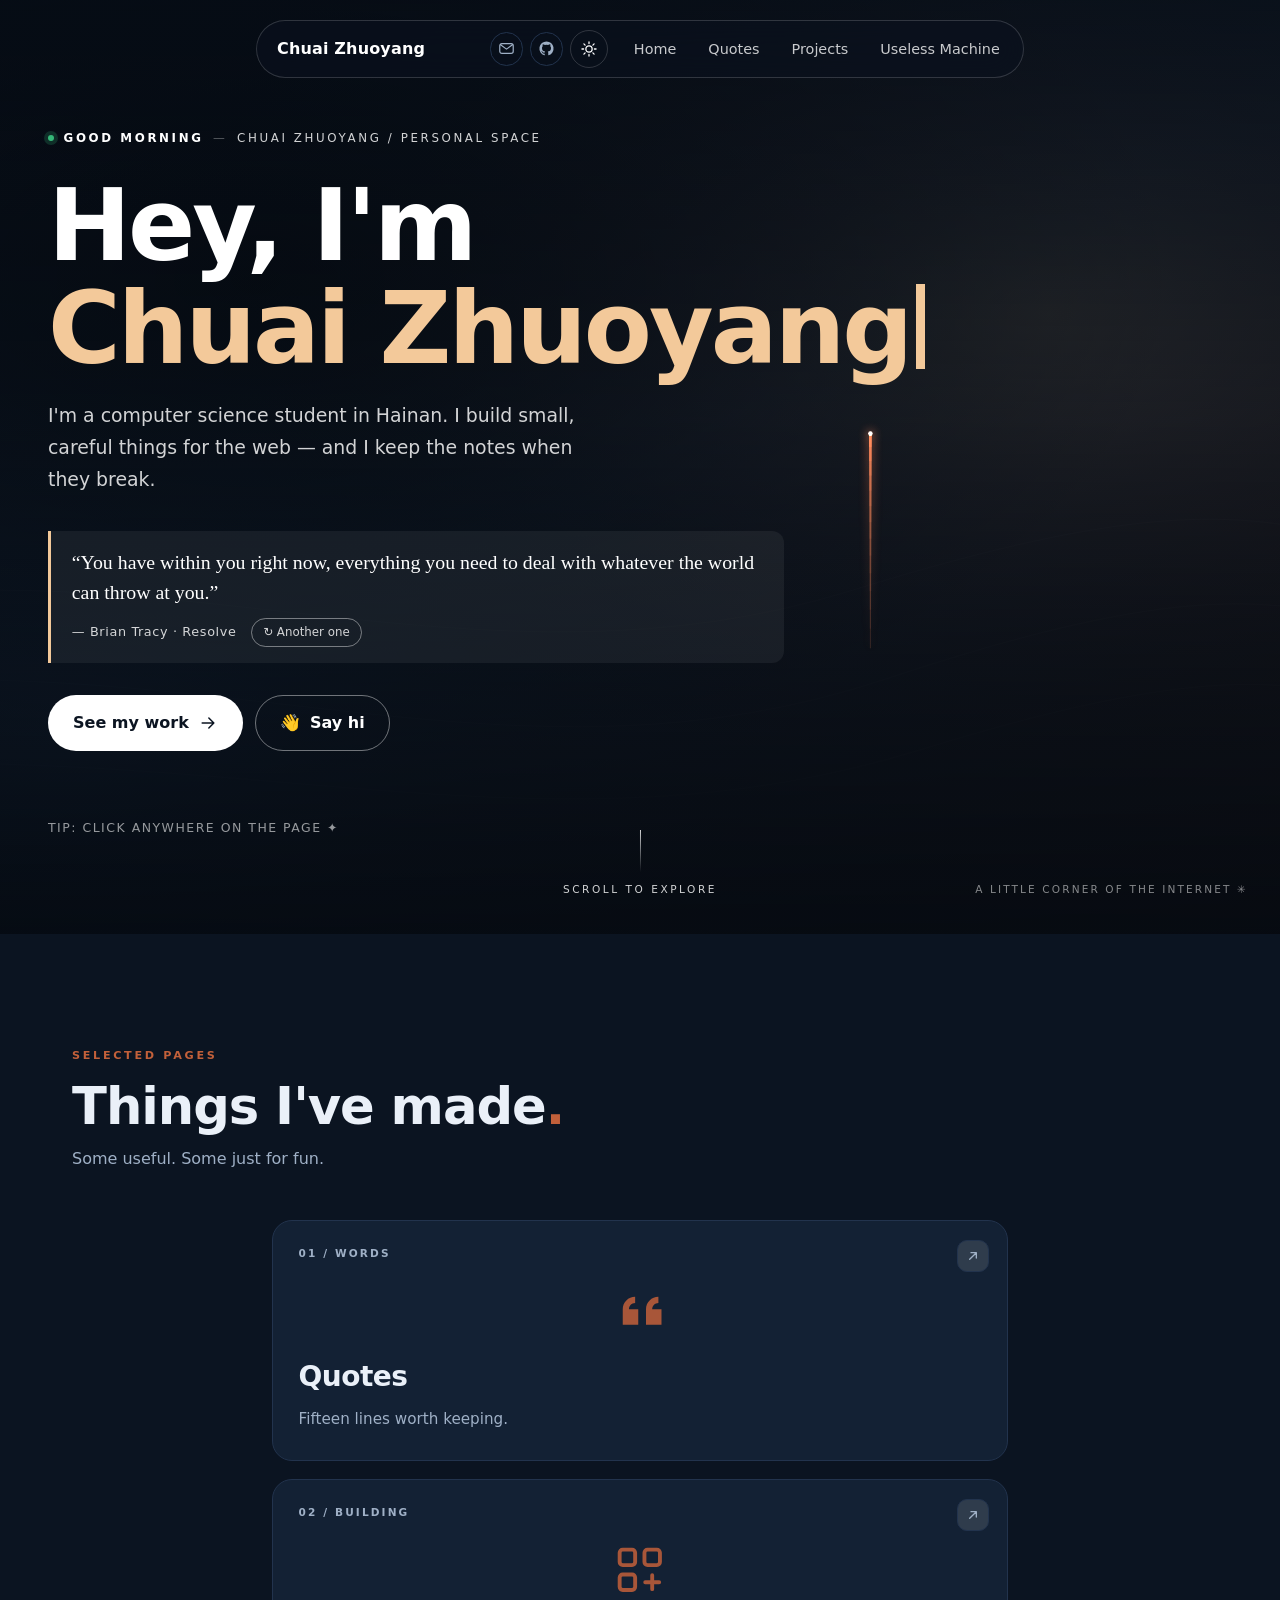
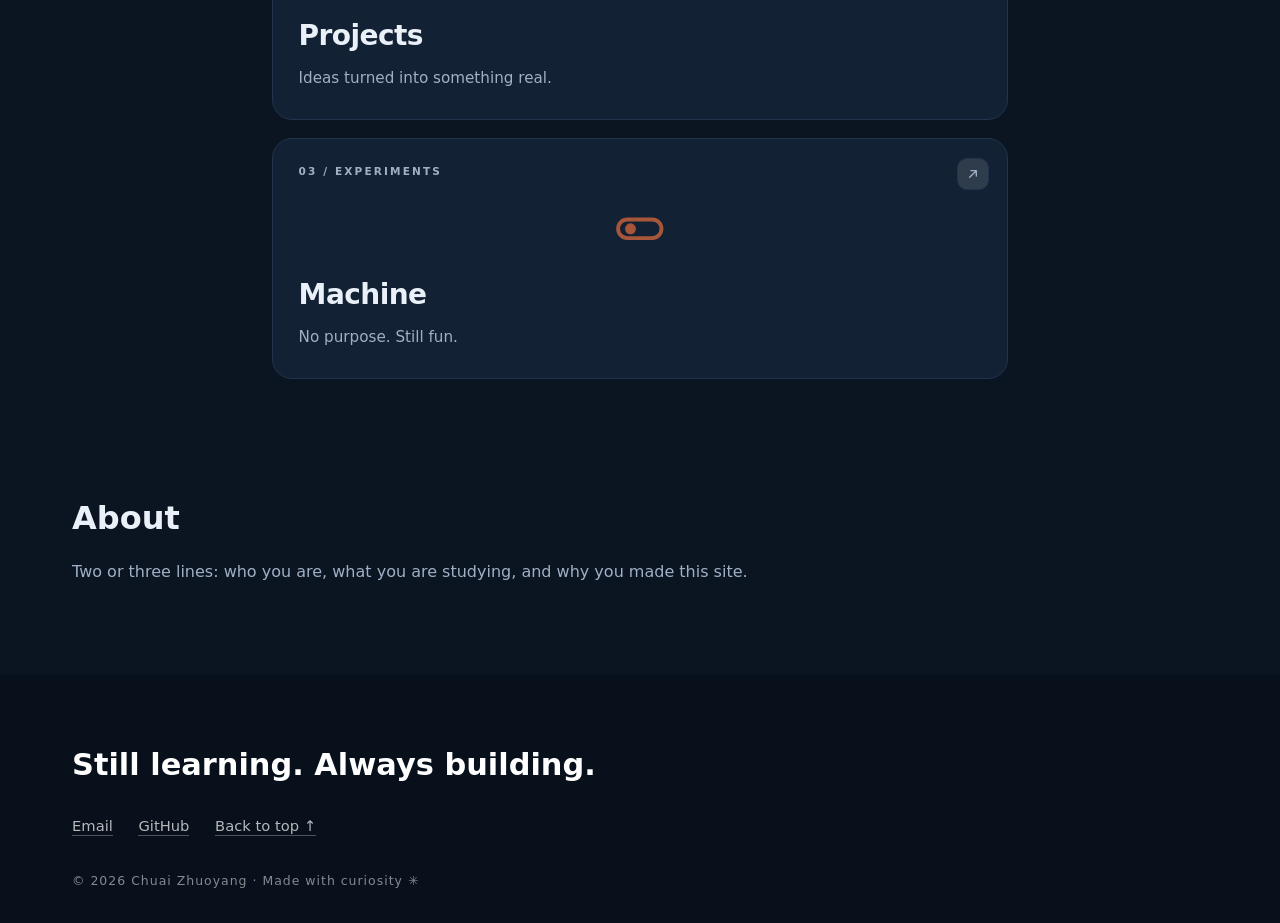
==== commit faff2e56: "copy + polish: real hero line, no-flash theme, screenshot switch - hero description is no longer the" ====
--- a/index.html
+++ b/index.html
@@ -7,6 +7,20 @@
   <meta name="description" content="A personal corner of the internet — projects, experiments, and things made for fun.">
   <title>Chuai Zhuoyang — Building Things for the Web</title>
   <link rel="icon" href="assets/favicon.svg" type="image/svg+xml">
+  <!-- 先定主题再渲染：避免深色用户看到一瞬间白屏，也让浅色截图不会拍到过渡中的颜色 -->
+  <script>
+    (function () {
+      try {
+        var t = localStorage.getItem('theme');
+        if (t === 'dark' || (t === null && !window.matchMedia('(prefers-color-scheme: light)').matches)) {
+          document.documentElement.setAttribute('data-theme', 'dark');
+        } else {
+          document.documentElement.setAttribute('data-theme', 'light');
+        }
+      } catch (e) {}
+    })();
+  </script>
+
   <link rel="stylesheet" href="css/style.css">
   <script src="js/nav.js" defer></script>
   <script src="js/quotes-data.js" defer></script>
@@ -44,7 +58,7 @@
           <span class="hero__name" aria-hidden="true"><span id="typedName"></span><span class="caret" id="caret"></span></span>
         </h1>
 
-        <p class="hero__desc">One line about you — what you are building, and what you care about.</p>
+        <p class="hero__desc">I'm a computer science student in Hainan. I build small, careful things for the web — and I keep the notes when they break.</p>
 
         <figure class="hero__quote js-quote-banner" id="heroQuote">
           <blockquote class="hero__quote-text" id="heroQuoteText" data-role="text"></blockquote>
--- a/css/style.css
+++ b/css/style.css
@@ -1435,3 +1435,97 @@
   .nav__links.is-open .nav__links-sep { display: block; }
   .nav__links.is-open .nav__links-contact { display: block; }
 }
+
+/* ===========================================================
+   Useless machine — night lake scene
+   =========================================================== */
+.um-body { background: #050c0f; }
+
+.um {
+  position: relative;
+  z-index: 3;                 /* 盖住背景烟花层 */
+  height: 100svh;
+  min-height: 32rem;
+  margin: 0;
+  padding: 0;
+}
+
+.um__stage {
+  position: relative;
+  width: 100%;
+  height: 100%;
+  cursor: crosshair;
+  outline: none;
+}
+.um__stage:focus-visible {
+  box-shadow: inset 0 0 0 2px rgba(226, 86, 94, 0.6);
+}
+
+.um__scene {
+  display: block;
+  width: 100%;
+  height: 100%;
+}
+
+/* caption + meter */
+.um__caption {
+  position: absolute;
+  left: 50%;
+  bottom: 3.2rem;
+  transform: translateX(-50%);
+  margin: 0;
+  font-size: 0.82rem;
+  letter-spacing: 0.14em;
+  text-transform: uppercase;
+  color: rgba(233, 227, 209, 0.62);
+  transition: opacity 0.8s ease, transform 0.8s ease;
+  pointer-events: none;
+  white-space: nowrap;
+}
+.um__caption span {
+  color: rgba(233, 227, 209, 0.92);
+  border-bottom: 1px solid rgba(233, 227, 209, 0.3);
+  padding-bottom: 2px;
+}
+.um__caption.is-gone {
+  opacity: 0;
+  transform: translate(-50%, 8px);
+}
+
+.um__meter {
+  position: absolute;
+  right: 1.6rem;
+  bottom: 1.5rem;
+  margin: 0;
+  font-size: 0.74rem;
+  letter-spacing: 0.18em;
+  text-transform: uppercase;
+  color: rgba(233, 227, 209, 0.45);
+  font-variant-numeric: tabular-nums;
+}
+.um__meter span { color: rgba(233, 227, 209, 0.8); }
+
+.um__sr {
+  position: absolute;
+  width: 1px; height: 1px;
+  overflow: hidden;
+  clip-path: inset(50%);
+  white-space: nowrap;
+}
+
+@media (max-width: 640px) {
+  .um__caption { bottom: 2.4rem; font-size: 0.7rem; letter-spacing: 0.1em; }
+  .um__meter { right: 1rem; bottom: 1rem; font-size: 0.66rem; }
+}
+
+/* 只在屏幕阅读器里出现的标题 */
+.visually-hidden {
+  position: absolute !important;
+  width: 1px; height: 1px;
+  padding: 0; margin: -1px;
+  overflow: hidden;
+  clip: rect(0 0 0 0);
+  clip-path: inset(50%);
+  white-space: nowrap;
+  border: 0;
+}
